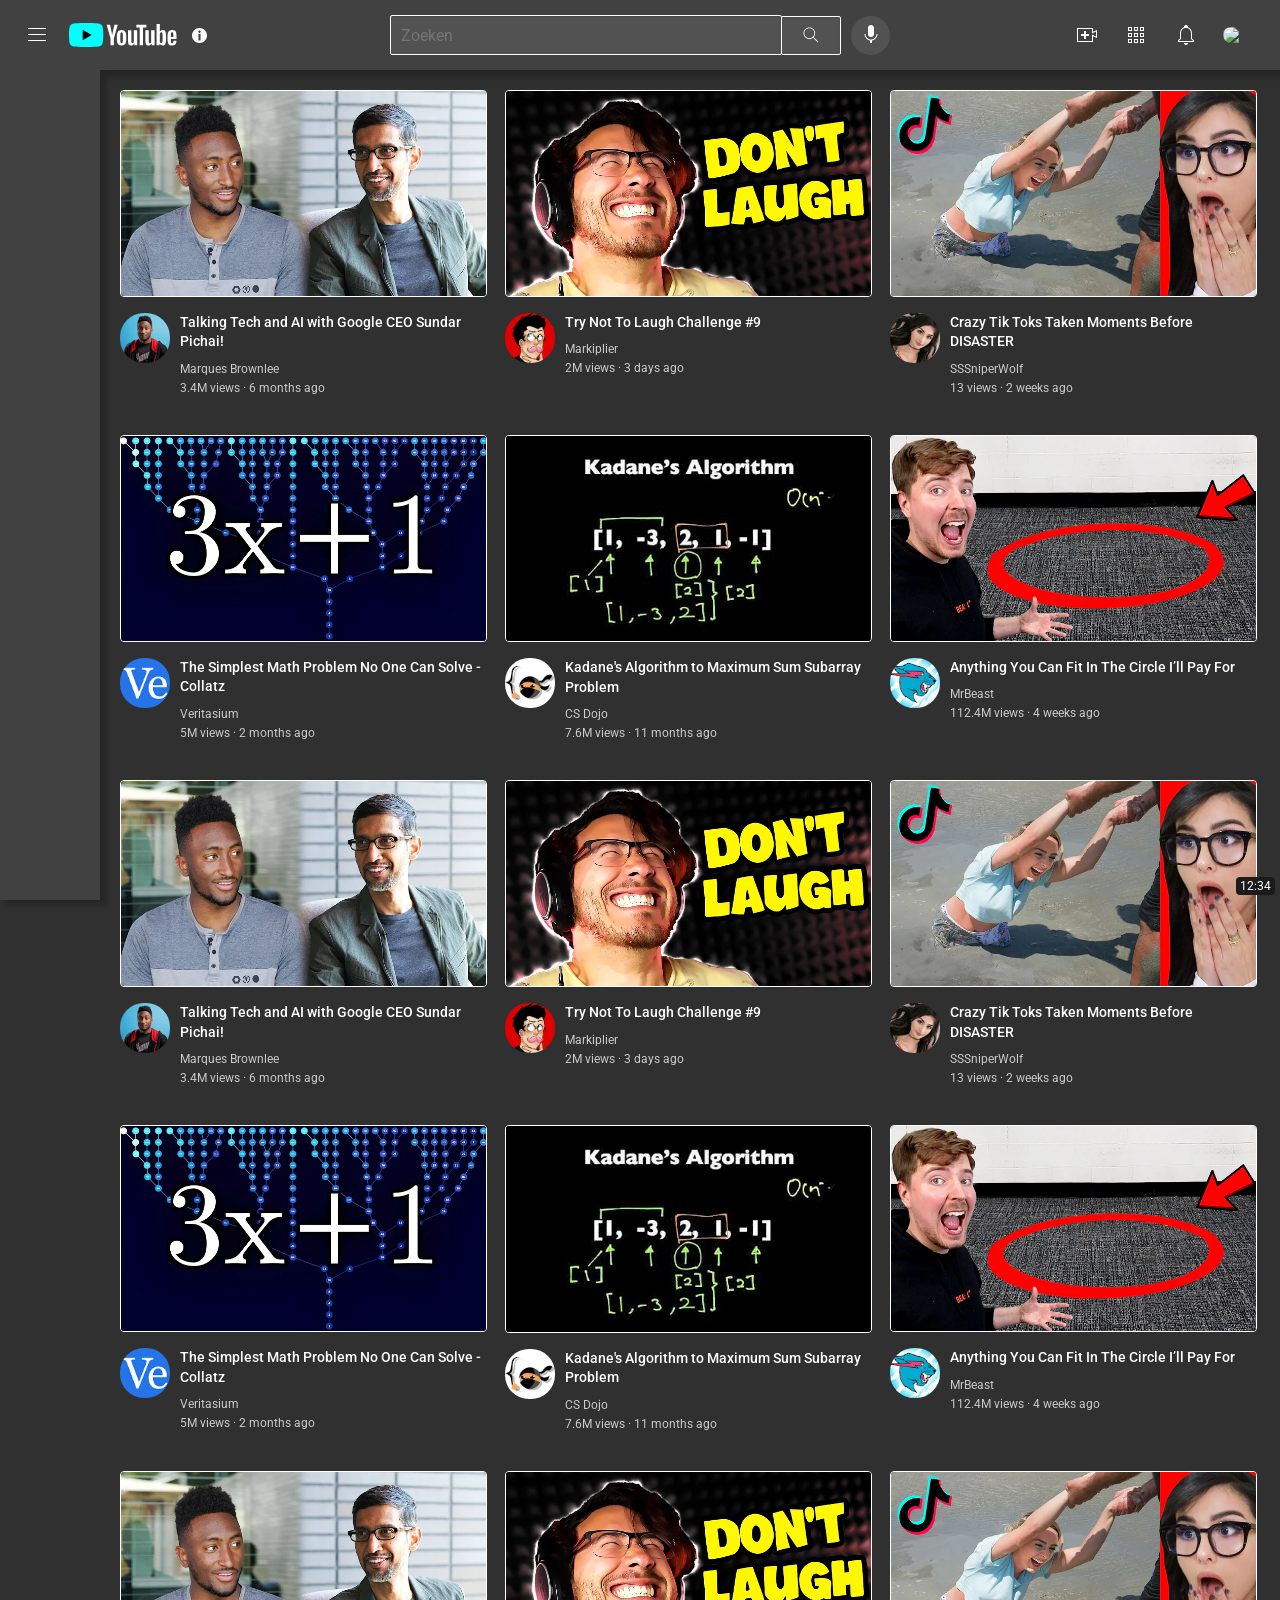
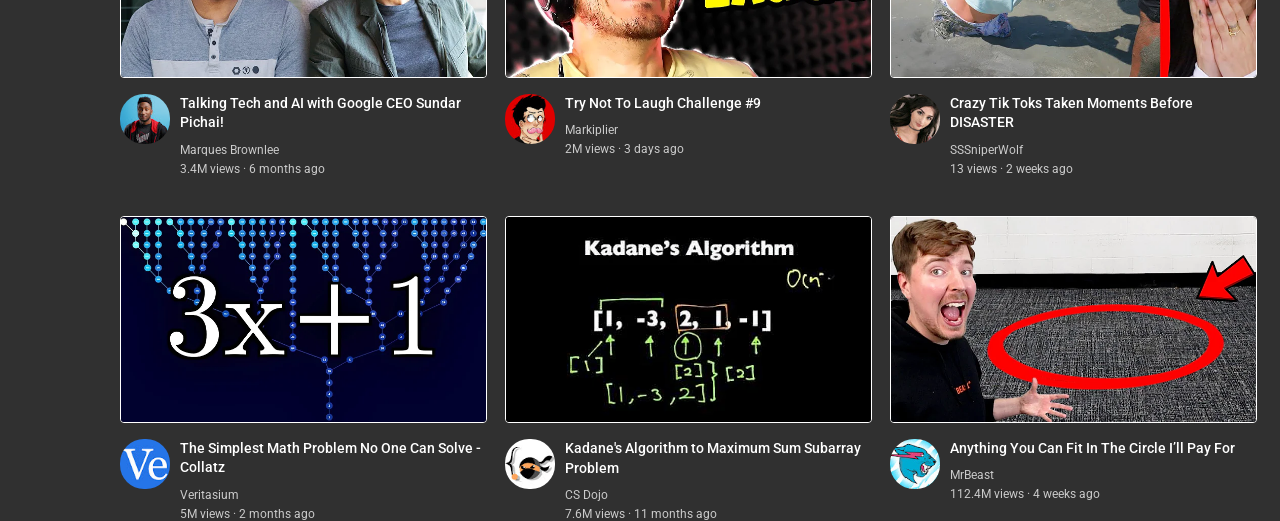
==== youtube.html @ 3f1869e1 "first commit" ====
<!doctype html>
<html>
    <head>
        <title>YouTube Clone</title>
        <link rel="preconnect" href="https://fonts.googleapis.com" />
        <link rel="preconnect" href="https://fonts.gstatic.com" crossorigin />
        <link
            href="https://fonts.googleapis.com/css2?family=Roboto:wght@300;400;500;700&display=swap"
            rel="stylesheet"
        />
        <link rel="stylesheet" href="Styles/youtube_general.css" />
        <link rel="stylesheet" href="Styles/youtube_header.css" />
        <link rel="stylesheet" href="Styles/youtube_video.css" />
        <link rel="stylesheet" href="Styles/youtube_sidebar.css" />
        <link rel="stylesheet" href="Styles/youtube_overlay.css" />
    </head>

    <body class="main_color">
        <div class="overlay-background">
            <div class="overlay">

                <p class="overlay_title">This is a YouTube clone made with HTML and CSS.</p>
                <p class="overlay_text">It is built just to learn and understand HTML and CSS, and a tiny bit of JavaScript. <span style="text-decoration: underline;" onclick="window.open('https://www.wesselwegerif.nl', '_blank')">By Wessel.</span></p>
                <button class="overlay_close_button" onclick="document.querySelector('.overlay-background').style.display='none'">Close</button>
            </div>
        </div>
        <div class="header">
            <div class="header_left_section">
                <img class="hamburger" src="Assets/Icons/hamburger-menu.svg" />
                <img class="logo" src="Assets/Logo/youtube-logo.svg" />
                <img class="info_icon" src="Assets/Icons/info-icon-svgrepo-com.svg" onclick="document.querySelector('.overlay-background').style.display='flex'"/>
            </div>
            <div class="header_middle_section">
                <input type="text" class="search_bar" placeholder="Zoeken" />
                <button class="search_button">
                    <img class="search_icon" src="Assets/Icons/search.svg" />
                </button>
                <button class="voice_search_button">
                    <img class="icon" src="Assets/Icons/voice-search-icon.svg" />
                </button>
            </div>
            <div class="header_right_section">
                <img class="icon" src="Assets/Icons/upload.svg" />
                <img class="icon" src="Assets/Icons/youtube-apps.svg" />
                <img class="icon" src="Assets/Icons/notifications.svg" />
                <img class="profile" src="Assets/Profiles/my-channel.jpeg" />
            </div>
        </div>

        <div class="sidebar"></div>

        <div class="video_grid">
            <div class="video_preview">
                <img class="thumbnail_image" src="Assets/Thumbnails/thumbnail-1.webp" />
                <div class="video_duration">12:34</div>
                <div class="video_about_grid">
                    <div>
                        <img class="video_profile_image" src="Assets/Profiles/channel-1.jpeg" />
                    </div>
                    <div>
                        <p class="video_title">
                            Talking Tech and AI with Google CEO Sundar Pichai!
                        </p>
                        <p class="video_author">Marques Brownlee</p>
                        <p class="video_stats">3.4M views &#183; 6 months ago</p>
                    </div>
                </div>
            </div>
            <div class="video_preview">
                <img class="thumbnail_image" src="Assets/Thumbnails/thumbnail-2.webp" />
                <div class="video_about_grid">
                    <div>
                        <img class="video_profile_image" src="Assets/Profiles/channel-2.jpeg" />
                    </div>
                    <div>
                        <p class="video_title">Try Not To Laugh Challenge #9</p>
                        <p class="video_author">Markiplier</p>
                        <p class="video_stats">2M views &#183; 3 days ago</p>
                    </div>
                </div>
            </div>
            <div class="video_preview">
                <img class="thumbnail_image" src="Assets/Thumbnails/thumbnail-3.webp" />
                <div class="video_about_grid">
                    <div>
                        <img class="video_profile_image" src="Assets/Profiles/channel-3.jpeg" />
                    </div>
                    <div>
                        <p class="video_title">Crazy Tik Toks Taken Moments Before DISASTER</p>
                        <p class="video_author">SSSniperWolf</p>
                        <p class="video_stats">13 views &#183; 2 weeks ago</p>
                    </div>
                </div>
            </div>
            <div class="video_preview">
                <img class="thumbnail_image" src="Assets/Thumbnails/thumbnail-4.webp" />
                <div class="video_about_grid">
                    <div>
                        <img class="video_profile_image" src="Assets/Profiles/channel-4.jpeg" />
                    </div>
                    <div>
                        <p class="video_title">
                            The Simplest Math Problem No One Can Solve - Collatz
                        </p>
                        <p class="video_author">Veritasium</p>
                        <p class="video_stats">5M views &#183; 2 months ago</p>
                    </div>
                </div>
            </div>
            <div class="video_preview">
                <img class="thumbnail_image" src="Assets/Thumbnails/thumbnail-5.webp" />
                <div class="video_about_grid">
                    <div>
                        <img class="video_profile_image" src="Assets/Profiles/channel-5.jpeg" />
                    </div>
                    <div>
                        <p class="video_title">
                            Kadane's Algorithm to Maximum Sum Subarray Problem
                        </p>
                        <p class="video_author">CS Dojo</p>
                        <p class="video_stats">7.6M views &#183; 11 months ago</p>
                    </div>
                </div>
            </div>

            <div class="video_preview">
                <img class="thumbnail_image" src="Assets/Thumbnails/thumbnail-6.webp" />
                <div class="video_about_grid">
                    <div>
                        <img class="video_profile_image" src="Assets/Profiles/channel-6.jpeg" />
                    </div>
                    <div>
                        <p class="video_title">Anything You Can Fit In The Circle I’ll Pay For</p>
                        <p class="video_author">MrBeast</p>
                        <p class="video_stats">112.4M views &#183; 4 weeks ago</p>
                    </div>
                </div>
            </div>

            <div class="video_preview">
                <img class="thumbnail_image" src="Assets/Thumbnails/thumbnail-1.webp" />
                <div class="video_about_grid">
                    <div>
                        <img class="video_profile_image" src="Assets/Profiles/channel-1.jpeg" />
                    </div>
                    <div>
                        <p class="video_title">
                            Talking Tech and AI with Google CEO Sundar Pichai!
                        </p>
                        <p class="video_author">Marques Brownlee</p>
                        <p class="video_stats">3.4M views &#183; 6 months ago</p>
                    </div>
                </div>
            </div>
            <div class="video_preview">
                <img class="thumbnail_image" src="Assets/Thumbnails/thumbnail-2.webp" />
                <div class="video_about_grid">
                    <div>
                        <img class="video_profile_image" src="Assets/Profiles/channel-2.jpeg" />
                    </div>
                    <div>
                        <p class="video_title">Try Not To Laugh Challenge #9</p>
                        <p class="video_author">Markiplier</p>
                        <p class="video_stats">2M views &#183; 3 days ago</p>
                    </div>
                </div>
            </div>
            <div class="video_preview">
                <img class="thumbnail_image" src="Assets/Thumbnails/thumbnail-3.webp" />
                <div class="video_about_grid">
                    <div>
                        <img class="video_profile_image" src="Assets/Profiles/channel-3.jpeg" />
                    </div>
                    <div>
                        <p class="video_title">Crazy Tik Toks Taken Moments Before DISASTER</p>
                        <p class="video_author">SSSniperWolf</p>
                        <p class="video_stats">13 views &#183; 2 weeks ago</p>
                    </div>
                </div>
            </div>
            <div class="video_preview">
                <img class="thumbnail_image" src="Assets/Thumbnails/thumbnail-4.webp" />
                <div class="video_about_grid">
                    <div>
                        <img class="video_profile_image" src="Assets/Profiles/channel-4.jpeg" />
                    </div>
                    <div>
                        <p class="video_title">
                            The Simplest Math Problem No One Can Solve - Collatz
                        </p>
                        <p class="video_author">Veritasium</p>
                        <p class="video_stats">5M views &#183; 2 months ago</p>
                    </div>
                </div>
            </div>
            <div class="video_preview">
                <img class="thumbnail_image" src="Assets/Thumbnails/thumbnail-5.webp" />
                <div class="video_about_grid">
                    <div>
                        <img class="video_profile_image" src="Assets/Profiles/channel-5.jpeg" />
                    </div>
                    <div>
                        <p class="video_title">
                            Kadane's Algorithm to Maximum Sum Subarray Problem
                        </p>
                        <p class="video_author">CS Dojo</p>
                        <p class="video_stats">7.6M views &#183; 11 months ago</p>
                    </div>
                </div>
            </div>

            <div class="video_preview">
                <img class="thumbnail_image" src="Assets/Thumbnails/thumbnail-6.webp" />
                <div class="video_about_grid">
                    <div>
                        <img class="video_profile_image" src="Assets/Profiles/channel-6.jpeg" />
                    </div>
                    <div>
                        <p class="video_title">Anything You Can Fit In The Circle I’ll Pay For</p>
                        <p class="video_author">MrBeast</p>
                        <p class="video_stats">112.4M views &#183; 4 weeks ago</p>
                    </div>
                </div>
            </div>

            <div class="video_preview">
                <img class="thumbnail_image" src="Assets/Thumbnails/thumbnail-1.webp" />
                <div class="video_about_grid">
                    <div>
                        <img class="video_profile_image" src="Assets/Profiles/channel-1.jpeg" />
                    </div>
                    <div>
                        <p class="video_title">
                            Talking Tech and AI with Google CEO Sundar Pichai!
                        </p>
                        <p class="video_author">Marques Brownlee</p>
                        <p class="video_stats">3.4M views &#183; 6 months ago</p>
                    </div>
                </div>
            </div>
            <div class="video_preview">
                <img class="thumbnail_image" src="Assets/Thumbnails/thumbnail-2.webp" />
                <div class="video_about_grid">
                    <div>
                        <img class="video_profile_image" src="Assets/Profiles/channel-2.jpeg" />
                    </div>
                    <div>
                        <p class="video_title">Try Not To Laugh Challenge #9</p>
                        <p class="video_author">Markiplier</p>
                        <p class="video_stats">2M views &#183; 3 days ago</p>
                    </div>
                </div>
            </div>
            <div class="video_preview">
                <img class="thumbnail_image" src="Assets/Thumbnails/thumbnail-3.webp" />
                <div class="video_about_grid">
                    <div>
                        <img class="video_profile_image" src="Assets/Profiles/channel-3.jpeg" />
                    </div>
                    <div>
                        <p class="video_title">Crazy Tik Toks Taken Moments Before DISASTER</p>
                        <p class="video_author">SSSniperWolf</p>
                        <p class="video_stats">13 views &#183; 2 weeks ago</p>
                    </div>
                </div>
            </div>
            <div class="video_preview">
                <img class="thumbnail_image" src="Assets/Thumbnails/thumbnail-4.webp" />
                <div class="video_about_grid">
                    <div>
                        <img class="video_profile_image" src="Assets/Profiles/channel-4.jpeg" />
                    </div>
                    <div>
                        <p class="video_title">
                            The Simplest Math Problem No One Can Solve - Collatz
                        </p>
                        <p class="video_author">Veritasium</p>
                        <p class="video_stats">5M views &#183; 2 months ago</p>
                    </div>
                </div>
            </div>
            <div class="video_preview">
                <img class="thumbnail_image" src="Assets/Thumbnails/thumbnail-5.webp" />
                <div class="video_about_grid">
                    <div>
                        <img class="video_profile_image" src="Assets/Profiles/channel-5.jpeg" />
                    </div>
                    <div>
                        <p class="video_title">
                            Kadane's Algorithm to Maximum Sum Subarray Problem
                        </p>
                        <p class="video_author">CS Dojo</p>
                        <p class="video_stats">7.6M views &#183; 11 months ago</p>
                    </div>
                </div>
            </div>

            <div class="video_preview">
                <img class="thumbnail_image" src="Assets/Thumbnails/thumbnail-6.webp" />
                <div class="video_about_grid">
                    <div>
                        <img class="video_profile_image" src="Assets/Profiles/channel-6.jpeg" />
                    </div>
                    <div>
                        <p class="video_title">Anything You Can Fit In The Circle I’ll Pay For</p>
                        <p class="video_author">MrBeast</p>
                        <p class="video_stats">112.4M views &#183; 4 weeks ago</p>
                    </div>
                </div>
            </div>
        </div>
    </body>
</html>
---- Styles/youtube_general.css ----
.main_color {
  background-color: #303030;
}

p {
  font-family: Roboto;
  font-size: 12px;
  text-align: left;
  margin-top: 0px;
  margin-bottom: 0px;
  color: white;
}

body {
  margin: 0px;
  padding-top: 90px;
  padding-left: 120px;
  padding-right: 25px;
}
---- Styles/youtube_header.css ----
.header {
  height: 60px;
  display: flex;
  flex-direction: row;
  gap: 20px;
  justify-content: space-between;
  align-items: center;
  background-color: #414141;
  padding: 5px;
  box-shadow: 5px 5px 5px rgba(0, 0, 0, 0.2);
  position: fixed;
  top: 0;
  left: 0;
  right: 0;
  border-bottom: rgb(37, 37, 37) solid 2px;
}

.logo {
  width: auto;
  height: 24px;
  filter: invert(100%);
}

.header_left_section {
  width: 200px;
  display: flex;
  align-items: center;
  flex-shrink: 0;
}

.header_middle_section {
  max-width: 500px;
  flex: 1;
  display: flex;
  align-items: center;
}

.search_bar {
  flex: 1;
  height: 36px;
  padding-left: 10px;
  background: #525252;
  border: white solid 1px;
  border-radius: 2px;
  color: white;
  width: 20px;
  vertical-align: middle;
  font-family: 'Roboto', sans-serif;
  font-size: 16px;
  padding-left: 10px;
  box-shadow: inset 0 1px 2px rgba(0, 0, 0, 0.1);
}

.search_bar::placeholder {
  font-family: 'Roboto', sans-serif;
  font-size: 16px;
}

.search_button {
  height: 39px;
  width: 60px;
  background: #525252;
  border: white solid 1px;
  border-radius: 2px;
  margin-left: -1px;
  box-shadow: inset 0 1px 2px rgba(0, 0, 0, 0.1);
}

.voice_search_button {
  background: #525252;
  height: 39px;
  width: 39px;
  border-radius: 50%;
  padding: 5px;
  margin-left: 10px;
  border-style: none;
  vertical-align: middle;
}

.header_right_section {
  width: 180px;
  display: flex;
  align-items: center;
  justify-content: space-between;
  margin-right: 20px;
  flex-shrink: 0;
}

.icon,
.hamburger {
  width: 24px;
  height: auto;
  filter: invert(100%);
}

.hamburger {
  margin-left: 20px;
  margin-right: 20px;
}

.search_icon {
  flex: 1;
  vertical-align: middle;
  width: 20px;
  height: auto;
  filter: invert(100%);
}

.profile {
  width: 32px;
  height: auto;
  border-radius: 16px;
}
---- Styles/youtube_video.css ----
.video_grid {
  display: grid;
  grid-template-columns: 1fr 1fr 1fr;
  column-gap: 20px;
  row-gap: 40px;
}

.thumbnail_image {
  border: white solid 1px;
  border-radius: 4px;
  width: 100%;
  margin-bottom: 12px;
}

.video_preview {
  vertical-align: top;
  display: inline-block;
}

.video_profile_image {
  width: 100%;
  border-radius: 24px;
}

.video_about_grid {
  display: grid;
  grid-template-columns: 50px 1fr;
  column-gap: 10px;
}

.video_title {
  font-size: 14px;
  line-height: 1.4;
  font-weight: 500;
  margin-bottom: 10px;
}

.video_author,
.video_stats {
  font-size: 12px;
  color: #cbcbcb;
}

.video_author {
  margin-bottom: 5px;
}

.video_duration {
  position: absolute;
  bottom: 5px;
  right: 5px;
  background-color: rgb(27, 27, 27);
  color:white;
  font-size: 12px;
  font-family: 'Roboto', sans-serif;
  padding: 2px 4px;
  border-radius: 4px;
}
---- Styles/youtube_sidebar.css ----
.sidebar {
  width: 100px;
  background-color: #f1f1f1;
  position: fixed;
  top: 70px;
  left: 0;
  bottom: 0;
  background-color: #414141;
    box-shadow: 5px 5px 5px rgba(0, 0, 0, 0.2);
  border-right: rgb(37, 37, 37) solid 2px;

}
---- Styles/youtube_overlay.css ----
.overlay-background {
  position: fixed;
  background-color: rgba(0, 0, 0, 0.8);
  top: 0;
  left: 0;
  right: 0;
  bottom: 0;
  display: none;
  flex: 1;
  align-items: center;
  justify-content: center;
  z-index: 1;
}

.overlay {
  vertical-align: top;
  display: inline-block;
  background-color: rgb(61, 61, 61);
  padding: 20px;
  border-radius: 10px;
  border: 1px solid rgb(15, 15, 15);
  box-shadow: 5px 5px 5px rgba(0, 0, 0, 0.2);
}

.overlay_title {
  font-family: Roboto;
  font-size: 18px;
  font-weight: bold;
  color: white;
  margin-bottom: 10px;
}

.overlay_text {
  font-family: Roboto;
  font-size: 14px;
  color: white;
  margin-bottom: 20px;
}

.overlay_close_button {
  padding: 8px 16px;
  background-color: #525252;
  border: white solid 1px;
  border-radius: 8px;
  color: white;
  font-family: 'Roboto', sans-serif;
  font-size: 14px;
  cursor: pointer;
}

.info_icon {
  width: 15px;
  margin-left: 15px;
  margin-right: 15px;
  filter: invert(100%);
  cursor: pointer;
}
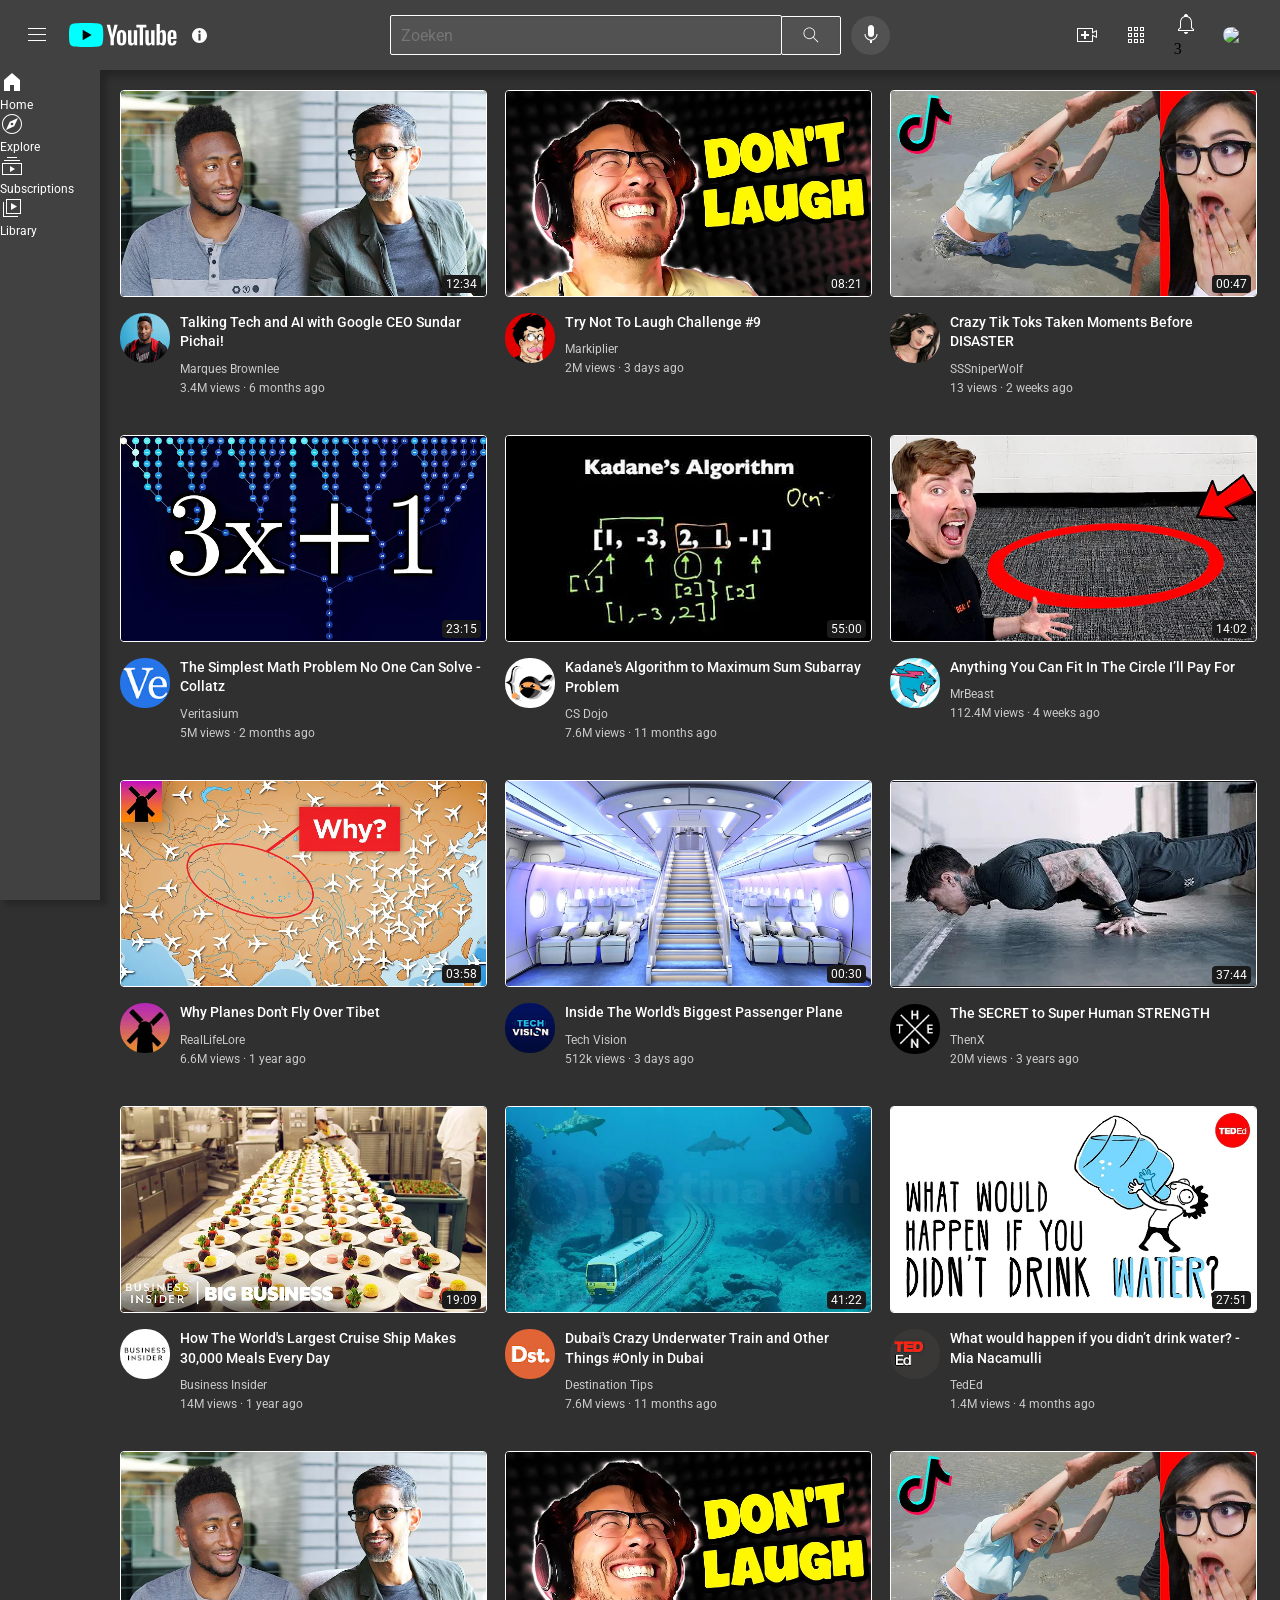
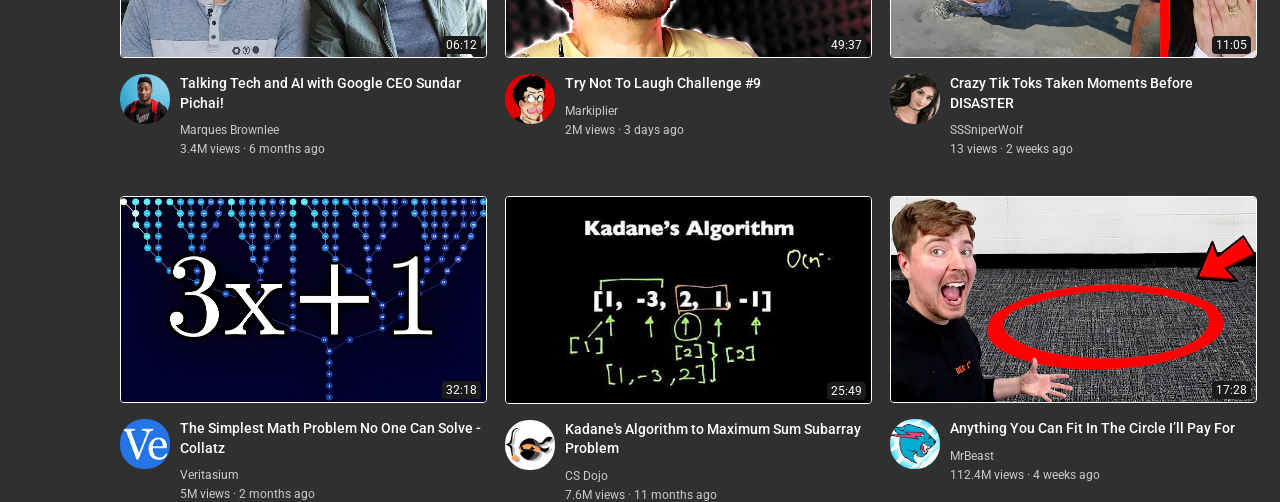
==== commit b59b6754: "video durations and other elements" ====
--- a/youtube.html
+++ b/youtube.html
@@ -18,17 +18,33 @@
     <body class="main_color">
         <div class="overlay-background">
             <div class="overlay">
-
                 <p class="overlay_title">This is a YouTube clone made with HTML and CSS.</p>
-                <p class="overlay_text">It is built just to learn and understand HTML and CSS, and a tiny bit of JavaScript. <span style="text-decoration: underline;" onclick="window.open('https://www.wesselwegerif.nl', '_blank')">By Wessel.</span></p>
-                <button class="overlay_close_button" onclick="document.querySelector('.overlay-background').style.display='none'">Close</button>
+                <p class="overlay_text">
+                    It is built just to learn and understand HTML and CSS, and a tiny bit of
+                    JavaScript.
+                    <span
+                        style="text-decoration: underline"
+                        onclick="window.open('https://www.wesselwegerif.nl', '_blank')"
+                        >By Wessel.</span
+                    >
+                </p>
+                <button
+                    class="overlay_close_button"
+                    onclick="document.querySelector('.overlay-background').style.display = 'none'"
+                >
+                    Close
+                </button>
             </div>
         </div>
         <div class="header">
             <div class="header_left_section">
                 <img class="hamburger" src="Assets/Icons/hamburger-menu.svg" />
                 <img class="logo" src="Assets/Logo/youtube-logo.svg" />
-                <img class="info_icon" src="Assets/Icons/info-icon-svgrepo-com.svg" onclick="document.querySelector('.overlay-background').style.display='flex'"/>
+                <img
+                    class="info_icon"
+                    src="Assets/Icons/info-icon-svgrepo-com.svg"
+                    onclick="document.querySelector('.overlay-background').style.display = 'flex'"
+                />
             </div>
             <div class="header_middle_section">
                 <input type="text" class="search_bar" placeholder="Zoeken" />
@@ -42,17 +58,38 @@
             <div class="header_right_section">
                 <img class="icon" src="Assets/Icons/upload.svg" />
                 <img class="icon" src="Assets/Icons/youtube-apps.svg" />
-                <img class="icon" src="Assets/Icons/notifications.svg" />
+                <div class="notifications">
+                    <img class="icon" src="Assets/Icons/notifications.svg" />
+                    <div class="notification_count">3</div>
+                </div>
                 <img class="profile" src="Assets/Profiles/my-channel.jpeg" />
             </div>
         </div>
-
-        <div class="sidebar"></div>
+        <div class="sidebar">
+            <div class="sidebar_item active">
+                <img class="icon" src="Assets/Icons/home.svg" />
+                <p>Home</p>
+            </div>
+            <div class="sidebar_item">
+                <img class="icon" src="Assets/Icons/explore.svg" />
+                <p>Explore</p>
+            </div>
+            <div class="sidebar_item">
+                <img class="icon" src="Assets/Icons/subscriptions.svg" />
+                <p>Subscriptions</p>
+            </div>
+            <div class="sidebar_item">
+                <img class="icon" src="Assets/Icons/library.svg" />
+                <p>Library</p>
+            </div>
+        </div>
 
         <div class="video_grid">
             <div class="video_preview">
-                <img class="thumbnail_image" src="Assets/Thumbnails/thumbnail-1.webp" />
-                <div class="video_duration">12:34</div>
+                <div class="thumbnail_row">
+                    <img class="thumbnail_image" src="Assets/Thumbnails/thumbnail-1.webp" />
+                    <div class="video_duration">12:34</div>
+                </div>
                 <div class="video_about_grid">
                     <div>
                         <img class="video_profile_image" src="Assets/Profiles/channel-1.jpeg" />
@@ -67,7 +104,10 @@
                 </div>
             </div>
             <div class="video_preview">
-                <img class="thumbnail_image" src="Assets/Thumbnails/thumbnail-2.webp" />
+                <div class="thumbnail_row">
+                    <img class="thumbnail_image" src="Assets/Thumbnails/thumbnail-2.webp" />
+                    <div class="video_duration">08:21</div>
+                </div>
                 <div class="video_about_grid">
                     <div>
                         <img class="video_profile_image" src="Assets/Profiles/channel-2.jpeg" />
@@ -80,7 +120,10 @@
                 </div>
             </div>
             <div class="video_preview">
-                <img class="thumbnail_image" src="Assets/Thumbnails/thumbnail-3.webp" />
+                <div class="thumbnail_row">
+                    <img class="thumbnail_image" src="Assets/Thumbnails/thumbnail-3.webp" />
+                    <div class="video_duration">00:47</div>
+                </div>
                 <div class="video_about_grid">
                     <div>
                         <img class="video_profile_image" src="Assets/Profiles/channel-3.jpeg" />
@@ -93,7 +136,10 @@
                 </div>
             </div>
             <div class="video_preview">
-                <img class="thumbnail_image" src="Assets/Thumbnails/thumbnail-4.webp" />
+                <div class="thumbnail_row">
+                    <img class="thumbnail_image" src="Assets/Thumbnails/thumbnail-4.webp" />
+                    <div class="video_duration">23:15</div>
+                </div>
                 <div class="video_about_grid">
                     <div>
                         <img class="video_profile_image" src="Assets/Profiles/channel-4.jpeg" />
@@ -108,7 +154,10 @@
                 </div>
             </div>
             <div class="video_preview">
-                <img class="thumbnail_image" src="Assets/Thumbnails/thumbnail-5.webp" />
+                <div class="thumbnail_row">
+                    <img class="thumbnail_image" src="Assets/Thumbnails/thumbnail-5.webp" />
+                    <div class="video_duration">55:00</div>
+                </div>
                 <div class="video_about_grid">
                     <div>
                         <img class="video_profile_image" src="Assets/Profiles/channel-5.jpeg" />
@@ -124,7 +173,10 @@
             </div>
 
             <div class="video_preview">
-                <img class="thumbnail_image" src="Assets/Thumbnails/thumbnail-6.webp" />
+                <div class="thumbnail_row">
+                    <img class="thumbnail_image" src="Assets/Thumbnails/thumbnail-6.webp" />
+                    <div class="video_duration">14:02</div>
+                </div>
                 <div class="video_about_grid">
                     <div>
                         <img class="video_profile_image" src="Assets/Profiles/channel-6.jpeg" />
@@ -138,7 +190,114 @@
             </div>
 
             <div class="video_preview">
-                <img class="thumbnail_image" src="Assets/Thumbnails/thumbnail-1.webp" />
+                <div class="thumbnail_row">
+                    <img class="thumbnail_image" src="Assets/Thumbnails/thumbnail-7.webp" />
+                    <div class="video_duration">03:58</div>
+                </div>
+                <div class="video_about_grid">
+                    <div>
+                        <img class="video_profile_image" src="Assets/Profiles/channel-7.jpeg" />
+                    </div>
+                    <div>
+                        <p class="video_title">Why Planes Don't Fly Over Tibet</p>
+                        <p class="video_author">RealLifeLore</p>
+                        <p class="video_stats">6.6M views &#183; 1 year ago</p>
+                    </div>
+                </div>
+            </div>
+            <div class="video_preview">
+                <div class="thumbnail_row">
+                    <img class="thumbnail_image" src="Assets/Thumbnails/thumbnail-8.webp" />
+                    <div class="video_duration">00:30</div>
+                </div>
+                <div class="video_about_grid">
+                    <div>
+                        <img class="video_profile_image" src="Assets/Profiles/channel-8.jpeg" />
+                    </div>
+                    <div>
+                        <p class="video_title">Inside The World's Biggest Passenger Plane</p>
+                        <p class="video_author">Tech Vision</p>
+                        <p class="video_stats">512k views &#183; 3 days ago</p>
+                    </div>
+                </div>
+            </div>
+            <div class="video_preview">
+                <div class="thumbnail_row">
+                    <img class="thumbnail_image" src="Assets/Thumbnails/thumbnail-9.webp" />
+                    <div class="video_duration">37:44</div>
+                </div>
+                <div class="video_about_grid">
+                    <div>
+                        <img class="video_profile_image" src="Assets/Profiles/channel-9.jpeg" />
+                    </div>
+                    <div>
+                        <p class="video_title">The SECRET to Super Human STRENGTH</p>
+                        <p class="video_author">ThenX</p>
+                        <p class="video_stats">20M views &#183; 3 years ago</p>
+                    </div>
+                </div>
+            </div>
+            <div class="video_preview">
+                <div class="thumbnail_row">
+                    <img class="thumbnail_image" src="Assets/Thumbnails/thumbnail-10.webp" />
+                    <div class="video_duration">19:09</div>
+                </div>
+                <div class="video_about_grid">
+                    <div>
+                        <img class="video_profile_image" src="Assets/Profiles/channel-10.jpeg" />
+                    </div>
+                    <div>
+                        <p class="video_title">
+                            How The World's Largest Cruise Ship Makes 30,000 Meals Every Day
+                        </p>
+                        <p class="video_author">Business Insider</p>
+                        <p class="video_stats">14M views &#183; 1 year ago</p>
+                    </div>
+                </div>
+            </div>
+            <div class="video_preview">
+                <div class="thumbnail_row">
+                    <img class="thumbnail_image" src="Assets/Thumbnails/thumbnail-11.webp" />
+                    <div class="video_duration">41:22</div>
+                </div>
+                <div class="video_about_grid">
+                    <div>
+                        <img class="video_profile_image" src="Assets/Profiles/channel-11.jpeg" />
+                    </div>
+                    <div>
+                        <p class="video_title">
+                            Dubai's Crazy Underwater Train and Other Things #Only in Dubai
+                        </p>
+                        <p class="video_author">Destination Tips</p>
+                        <p class="video_stats">7.6M views &#183; 11 months ago</p>
+                    </div>
+                </div>
+            </div>
+
+            <div class="video_preview">
+                <div class="thumbnail_row">
+                    <img class="thumbnail_image" src="Assets/Thumbnails/thumbnail-12.webp" />
+                    <div class="video_duration">27:51</div>
+                </div>
+                <div class="video_about_grid">
+                    <div>
+                        <img class="video_profile_image" src="Assets/Profiles/channel-12.jpeg" />
+                    </div>
+                    <div>
+                        <p class="video_title">
+                            What would happen if you didn’t drink water? - Mia Nacamulli
+                        </p>
+                        <p class="video_author">TedEd</p>
+                        <p class="video_stats">1.4M views &#183; 4 months ago</p>
+                    </div>
+                </div>
+            </div>
+
+            <div class="video_preview">
+                <div class="thumbnail_row">
+                    <img class="thumbnail_image" src="Assets/Thumbnails/thumbnail-1.webp" />
+                    <div class="video_duration">06:12</div>
+                </div>
                 <div class="video_about_grid">
                     <div>
                         <img class="video_profile_image" src="Assets/Profiles/channel-1.jpeg" />
@@ -153,7 +312,10 @@
                 </div>
             </div>
             <div class="video_preview">
-                <img class="thumbnail_image" src="Assets/Thumbnails/thumbnail-2.webp" />
+                <div class="thumbnail_row">
+                    <img class="thumbnail_image" src="Assets/Thumbnails/thumbnail-2.webp" />
+                    <div class="video_duration">49:37</div>
+                </div>
                 <div class="video_about_grid">
                     <div>
                         <img class="video_profile_image" src="Assets/Profiles/channel-2.jpeg" />
@@ -166,7 +328,10 @@
                 </div>
             </div>
             <div class="video_preview">
-                <img class="thumbnail_image" src="Assets/Thumbnails/thumbnail-3.webp" />
+                <div class="thumbnail_row">
+                    <img class="thumbnail_image" src="Assets/Thumbnails/thumbnail-3.webp" />
+                    <div class="video_duration">11:05</div>
+                </div>
                 <div class="video_about_grid">
                     <div>
                         <img class="video_profile_image" src="Assets/Profiles/channel-3.jpeg" />
@@ -179,7 +344,10 @@
                 </div>
             </div>
             <div class="video_preview">
-                <img class="thumbnail_image" src="Assets/Thumbnails/thumbnail-4.webp" />
+                <div class="thumbnail_row">
+                    <img class="thumbnail_image" src="Assets/Thumbnails/thumbnail-4.webp" />
+                    <div class="video_duration">32:18</div>
+                </div>
                 <div class="video_about_grid">
                     <div>
                         <img class="video_profile_image" src="Assets/Profiles/channel-4.jpeg" />
@@ -194,7 +362,10 @@
                 </div>
             </div>
             <div class="video_preview">
-                <img class="thumbnail_image" src="Assets/Thumbnails/thumbnail-5.webp" />
+                <div class="thumbnail_row">
+                    <img class="thumbnail_image" src="Assets/Thumbnails/thumbnail-5.webp" />
+                    <div class="video_duration">25:49</div>
+                </div>
                 <div class="video_about_grid">
                     <div>
                         <img class="video_profile_image" src="Assets/Profiles/channel-5.jpeg" />
@@ -210,7 +381,10 @@
             </div>
 
             <div class="video_preview">
-                <img class="thumbnail_image" src="Assets/Thumbnails/thumbnail-6.webp" />
+                <div class="thumbnail_row">
+                    <img class="thumbnail_image" src="Assets/Thumbnails/thumbnail-6.webp" />
+                    <div class="video_duration">17:28</div>
+                </div>
                 <div class="video_about_grid">
                     <div>
                         <img class="video_profile_image" src="Assets/Profiles/channel-6.jpeg" />
@@ -222,92 +396,6 @@
                     </div>
                 </div>
             </div>
-
-            <div class="video_preview">
-                <img class="thumbnail_image" src="Assets/Thumbnails/thumbnail-1.webp" />
-                <div class="video_about_grid">
-                    <div>
-                        <img class="video_profile_image" src="Assets/Profiles/channel-1.jpeg" />
-                    </div>
-                    <div>
-                        <p class="video_title">
-                            Talking Tech and AI with Google CEO Sundar Pichai!
-                        </p>
-                        <p class="video_author">Marques Brownlee</p>
-                        <p class="video_stats">3.4M views &#183; 6 months ago</p>
-                    </div>
-                </div>
-            </div>
-            <div class="video_preview">
-                <img class="thumbnail_image" src="Assets/Thumbnails/thumbnail-2.webp" />
-                <div class="video_about_grid">
-                    <div>
-                        <img class="video_profile_image" src="Assets/Profiles/channel-2.jpeg" />
-                    </div>
-                    <div>
-                        <p class="video_title">Try Not To Laugh Challenge #9</p>
-                        <p class="video_author">Markiplier</p>
-                        <p class="video_stats">2M views &#183; 3 days ago</p>
-                    </div>
-                </div>
-            </div>
-            <div class="video_preview">
-                <img class="thumbnail_image" src="Assets/Thumbnails/thumbnail-3.webp" />
-                <div class="video_about_grid">
-                    <div>
-                        <img class="video_profile_image" src="Assets/Profiles/channel-3.jpeg" />
-                    </div>
-                    <div>
-                        <p class="video_title">Crazy Tik Toks Taken Moments Before DISASTER</p>
-                        <p class="video_author">SSSniperWolf</p>
-                        <p class="video_stats">13 views &#183; 2 weeks ago</p>
-                    </div>
-                </div>
-            </div>
-            <div class="video_preview">
-                <img class="thumbnail_image" src="Assets/Thumbnails/thumbnail-4.webp" />
-                <div class="video_about_grid">
-                    <div>
-                        <img class="video_profile_image" src="Assets/Profiles/channel-4.jpeg" />
-                    </div>
-                    <div>
-                        <p class="video_title">
-                            The Simplest Math Problem No One Can Solve - Collatz
-                        </p>
-                        <p class="video_author">Veritasium</p>
-                        <p class="video_stats">5M views &#183; 2 months ago</p>
-                    </div>
-                </div>
-            </div>
-            <div class="video_preview">
-                <img class="thumbnail_image" src="Assets/Thumbnails/thumbnail-5.webp" />
-                <div class="video_about_grid">
-                    <div>
-                        <img class="video_profile_image" src="Assets/Profiles/channel-5.jpeg" />
-                    </div>
-                    <div>
-                        <p class="video_title">
-                            Kadane's Algorithm to Maximum Sum Subarray Problem
-                        </p>
-                        <p class="video_author">CS Dojo</p>
-                        <p class="video_stats">7.6M views &#183; 11 months ago</p>
-                    </div>
-                </div>
-            </div>
-
-            <div class="video_preview">
-                <img class="thumbnail_image" src="Assets/Thumbnails/thumbnail-6.webp" />
-                <div class="video_about_grid">
-                    <div>
-                        <img class="video_profile_image" src="Assets/Profiles/channel-6.jpeg" />
-                    </div>
-                    <div>
-                        <p class="video_title">Anything You Can Fit In The Circle I’ll Pay For</p>
-                        <p class="video_author">MrBeast</p>
-                        <p class="video_stats">112.4M views &#183; 4 weeks ago</p>
-                    </div>
-                </div>
-            </div>
         </div>
     </body>
 </html>
--- a/Styles/youtube_video.css
+++ b/Styles/youtube_video.css
@@ -9,7 +9,11 @@
   border: white solid 1px;
   border-radius: 4px;
   width: 100%;
+}
+
+.thumbnail_row {
   margin-bottom: 12px;
+  position: relative;
 }
 
 .video_preview {
@@ -47,8 +51,8 @@
 
 .video_duration {
   position: absolute;
-  bottom: 5px;
-  right: 5px;
+  bottom: 8px;
+  right: 4px;
   background-color: rgb(27, 27, 27);
   color:white;
   font-size: 12px;
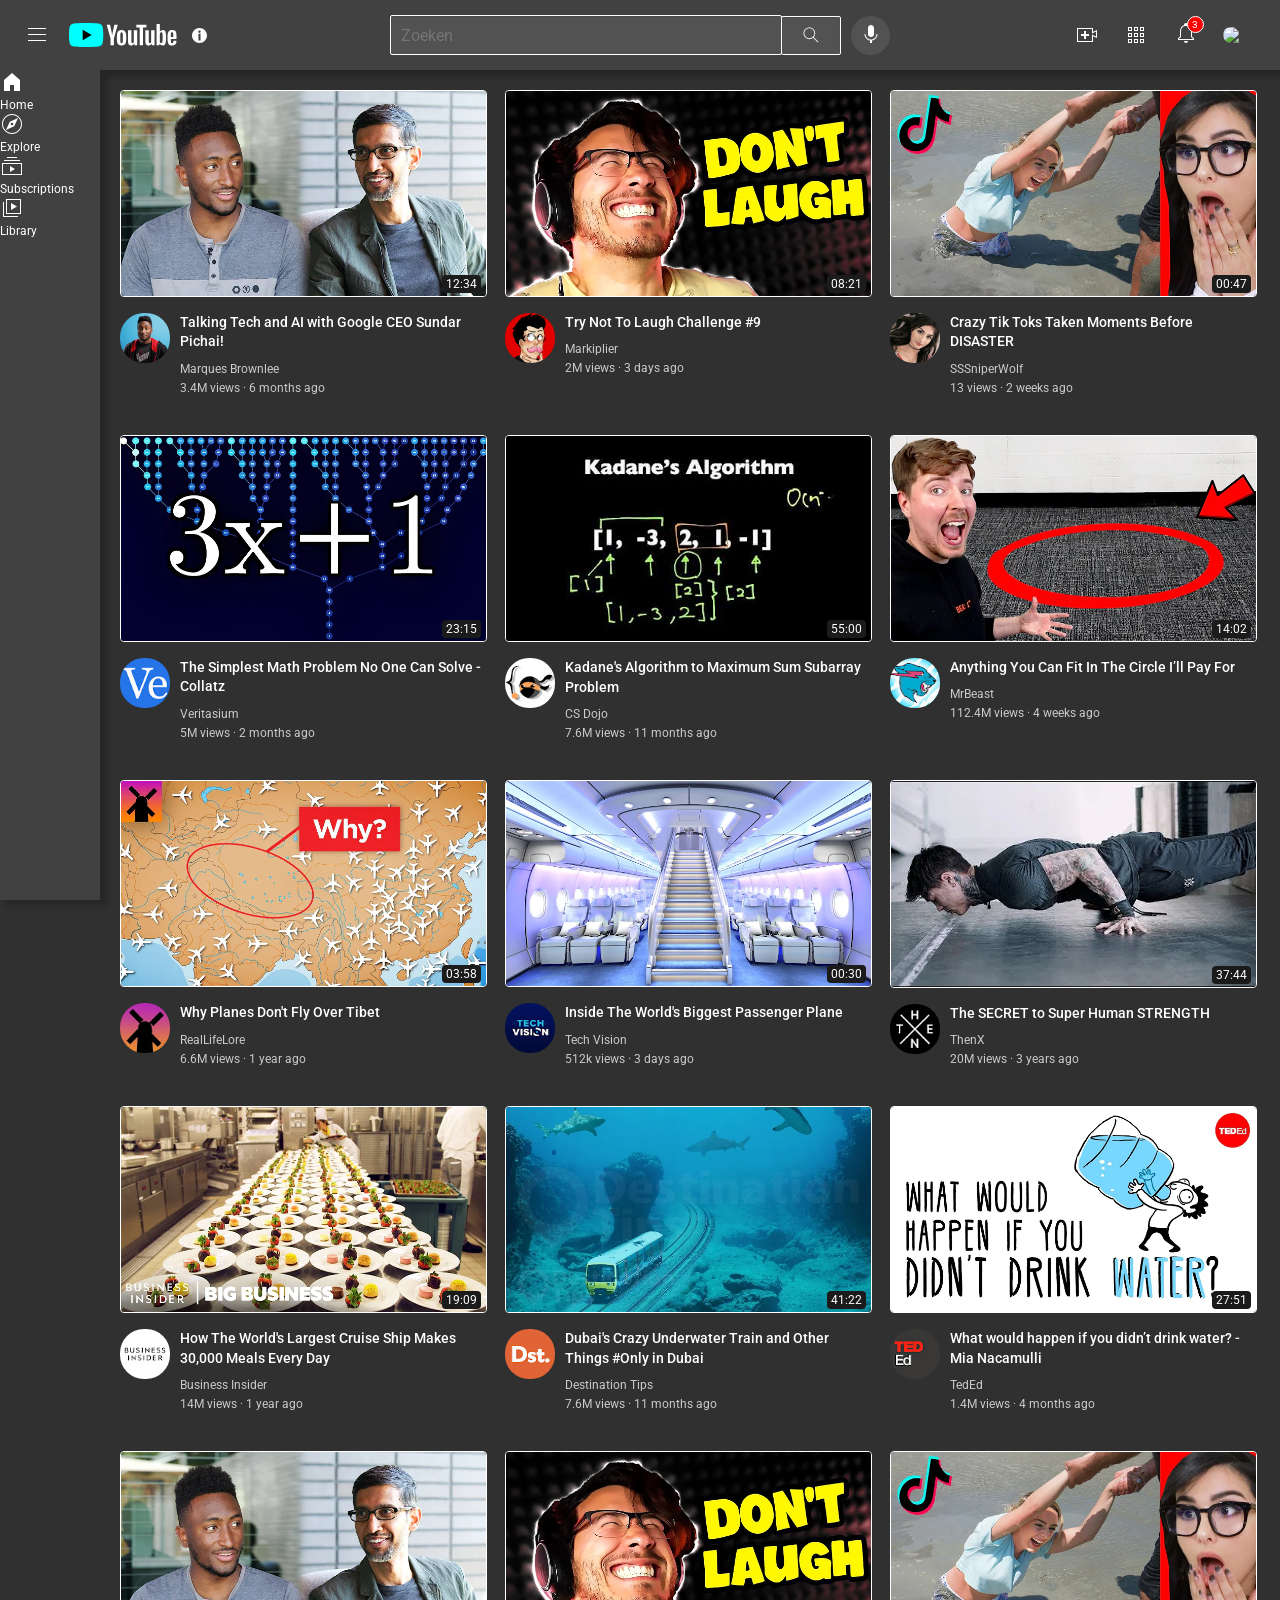
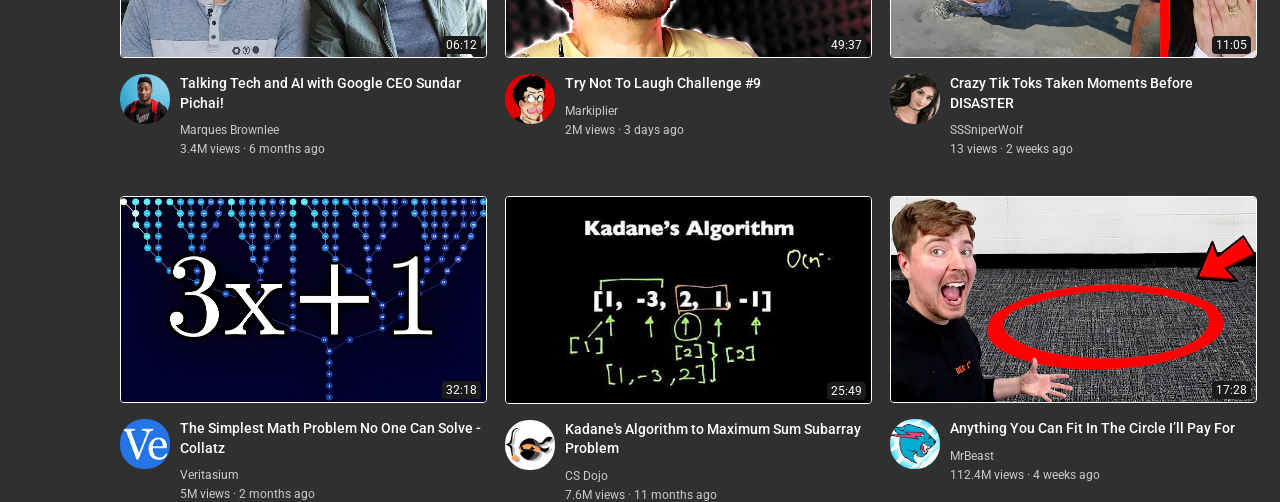
==== commit 8e1e69d1: "notification icon" ====
--- a/youtube.html
+++ b/youtube.html
@@ -60,7 +60,9 @@
                 <img class="icon" src="Assets/Icons/youtube-apps.svg" />
                 <div class="notifications">
                     <img class="icon" src="Assets/Icons/notifications.svg" />
-                    <div class="notification_count">3</div>
+                    <div class="notifications_count">
+                        3
+                    </div>
                 </div>
                 <img class="profile" src="Assets/Profiles/my-channel.jpeg" />
             </div>
--- a/Styles/youtube_header.css
+++ b/Styles/youtube_header.css
@@ -13,6 +13,7 @@
   left: 0;
   right: 0;
   border-bottom: rgb(37, 37, 37) solid 2px;
+  z-index: 100;
 }
 
 .logo {
@@ -111,3 +112,24 @@
   height: auto;
   border-radius: 16px;
 }
+
+.notifications {
+  position: relative;
+}
+
+.notifications_count{
+  position:absolute;
+  top: -5px;
+  right: -6px;
+  background-color: red;
+  color: white;
+  width: 15px;
+  height: 15px;
+  border-radius: 50%;
+  font-family: 'Roboto', sans-serif;
+  font-size: 10px;
+  display: flex;
+  align-items: center;
+  justify-content: center;
+  border: 1px solid white;
+}
--- a/Styles/youtube_sidebar.css
+++ b/Styles/youtube_sidebar.css
@@ -8,5 +8,5 @@
   background-color: #414141;
     box-shadow: 5px 5px 5px rgba(0, 0, 0, 0.2);
   border-right: rgb(37, 37, 37) solid 2px;
-
+  z-index: 101;
 }
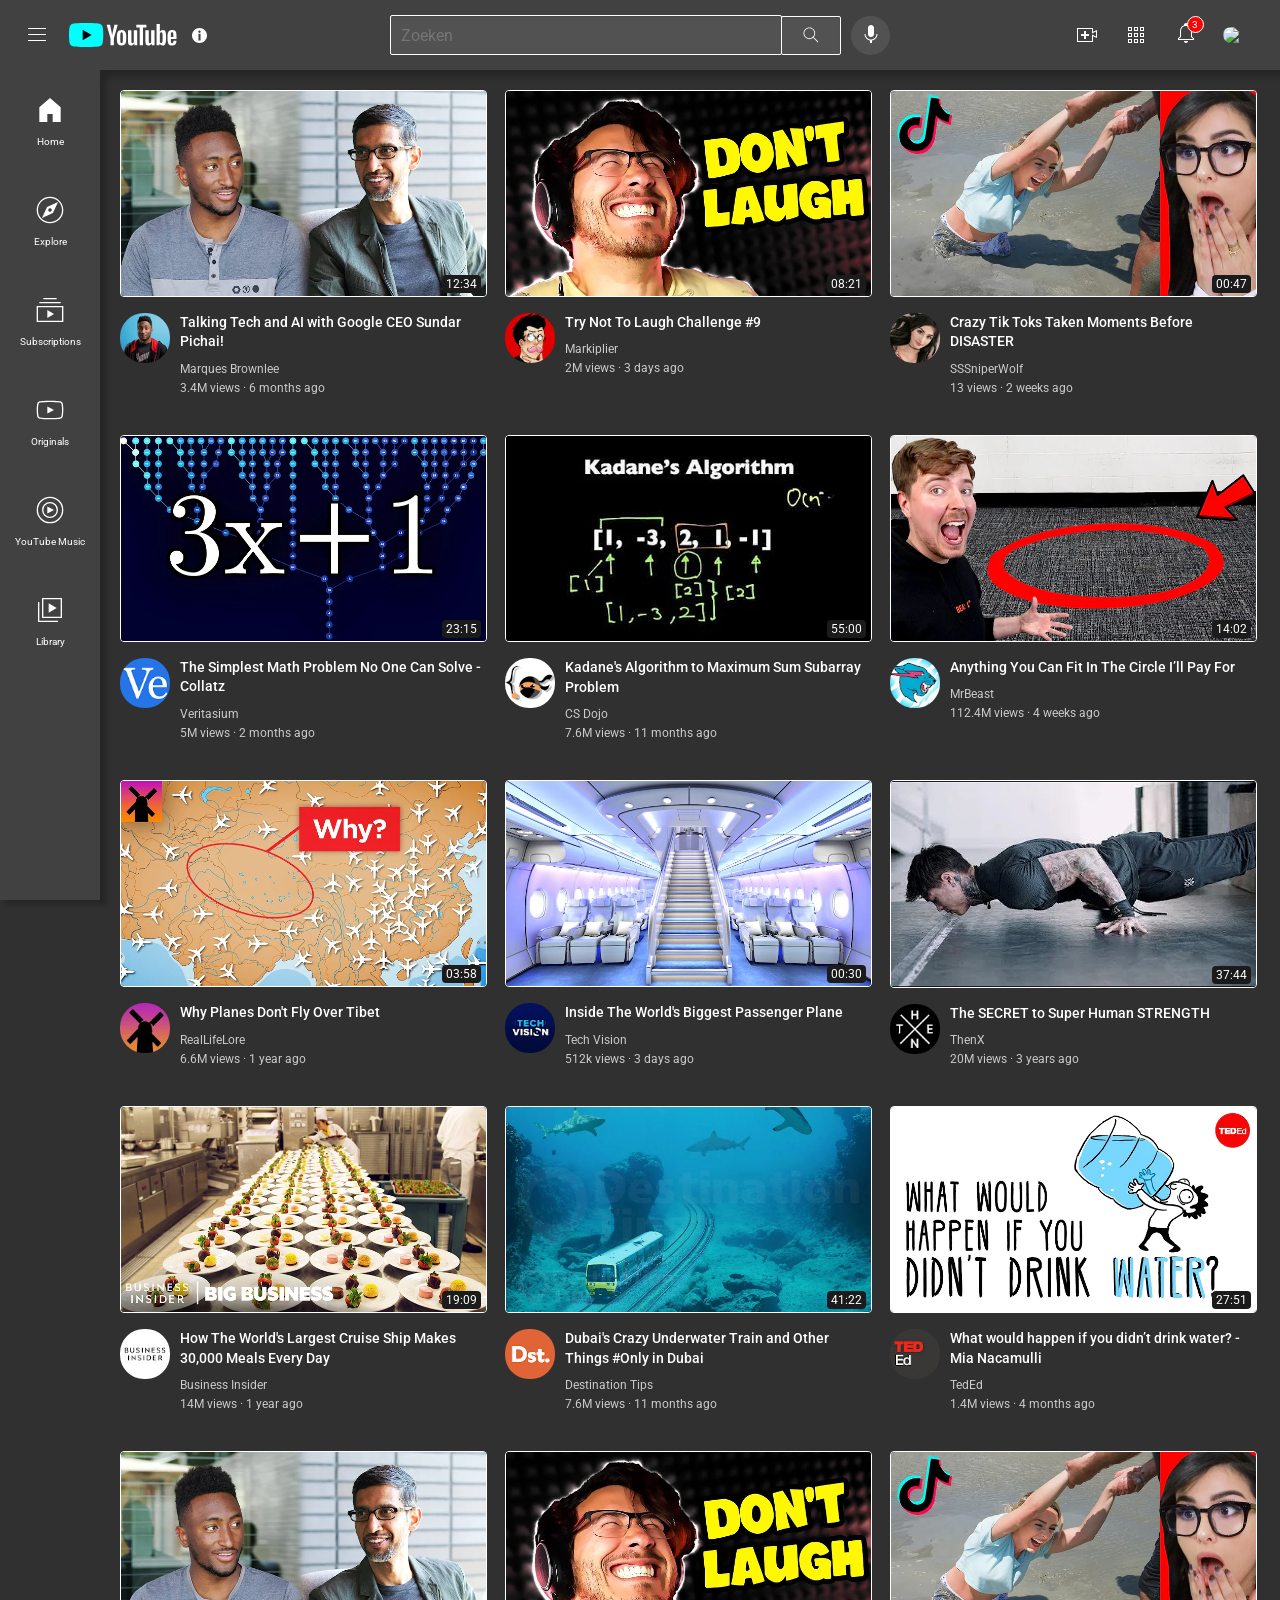
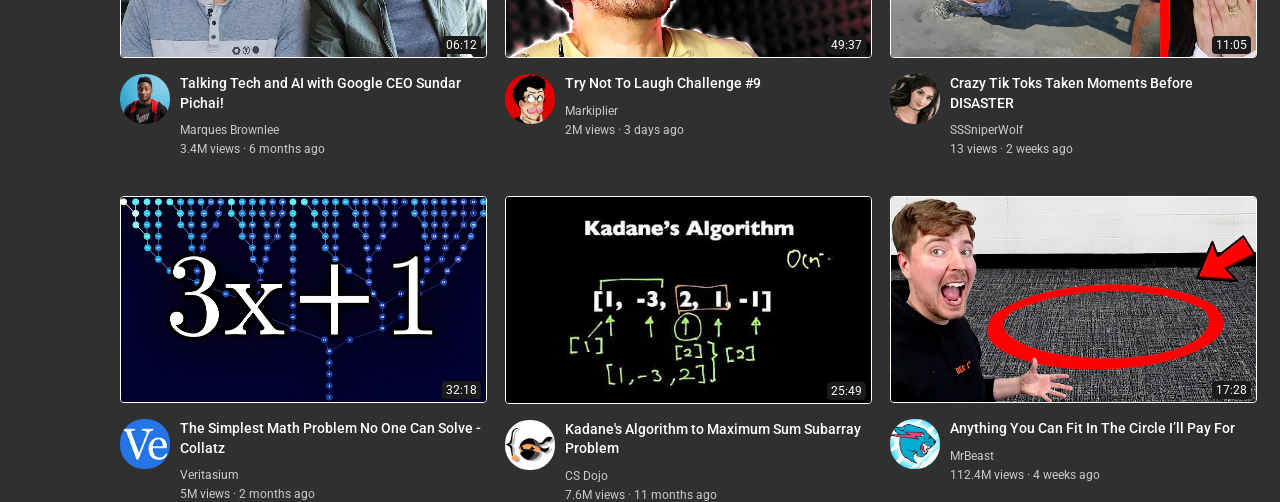
==== commit 6ec5d29b: "sidebar fixes" ====
--- a/youtube.html
+++ b/youtube.html
@@ -60,29 +60,35 @@
                 <img class="icon" src="Assets/Icons/youtube-apps.svg" />
                 <div class="notifications">
                     <img class="icon" src="Assets/Icons/notifications.svg" />
-                    <div class="notifications_count">
-                        3
-                    </div>
+                    <div class="notifications_count">3</div>
                 </div>
                 <img class="profile" src="Assets/Profiles/my-channel.jpeg" />
             </div>
         </div>
         <div class="sidebar">
-            <div class="sidebar_item active">
-                <img class="icon" src="Assets/Icons/home.svg" />
-                <p>Home</p>
-            </div>
-            <div class="sidebar_item">
-                <img class="icon" src="Assets/Icons/explore.svg" />
-                <p>Explore</p>
-            </div>
-            <div class="sidebar_item">
-                <img class="icon" src="Assets/Icons/subscriptions.svg" />
-                <p>Subscriptions</p>
-            </div>
-            <div class="sidebar_item">
-                <img class="icon" src="Assets/Icons/library.svg" />
-                <p>Library</p>
+            <div class="sidebar_item">
+                <img src="Assets/Icons/home.svg" />
+                <div>Home</div>
+            </div>
+            <div class="sidebar_item">
+                <img src="Assets/Icons/explore.svg" />
+                <div>Explore</div>
+            </div>
+            <div class="sidebar_item">
+                <img src="Assets/Icons/subscriptions.svg" />
+                <div>Subscriptions</div>
+            </div>
+            <div class="sidebar_item">
+                <img src="Assets/Icons/originals.svg" />
+                <div>Originals</div>
+            </div>
+            <div class="sidebar_item">
+                <img src="Assets/Icons/youtube-music.svg" />
+                <div>YouTube Music</div>
+            </div>
+            <div class="sidebar_item">
+                <img src="Assets/Icons/library.svg" />
+                <div>Library</div>
             </div>
         </div>
 
--- a/Styles/youtube_sidebar.css
+++ b/Styles/youtube_sidebar.css
@@ -6,7 +6,35 @@
   left: 0;
   bottom: 0;
   background-color: #414141;
-    box-shadow: 5px 5px 5px rgba(0, 0, 0, 0.2);
+  box-shadow: 5px 5px 5px rgba(0, 0, 0, 0.2);
   border-right: rgb(37, 37, 37) solid 2px;
   z-index: 101;
 }
+
+.sidebar_item {
+  display: flex;
+  justify-content: center;
+  align-items: center;
+  padding: 10px 0;
+  color: white;
+  font-family: 'Roboto', sans-serif;
+  font-size: 14px;
+  height: 80px;
+  flex-direction: column;
+}
+
+.sidebar_item:hover {
+  background-color: #525252;
+  cursor: pointer;
+}
+
+.sidebar_item img {
+  width: 32px;
+  height: 32px;
+  margin-bottom: 10px;
+  filter: invert(100%);
+}
+
+.sidebar_item div {
+font-size: 10px;
+}
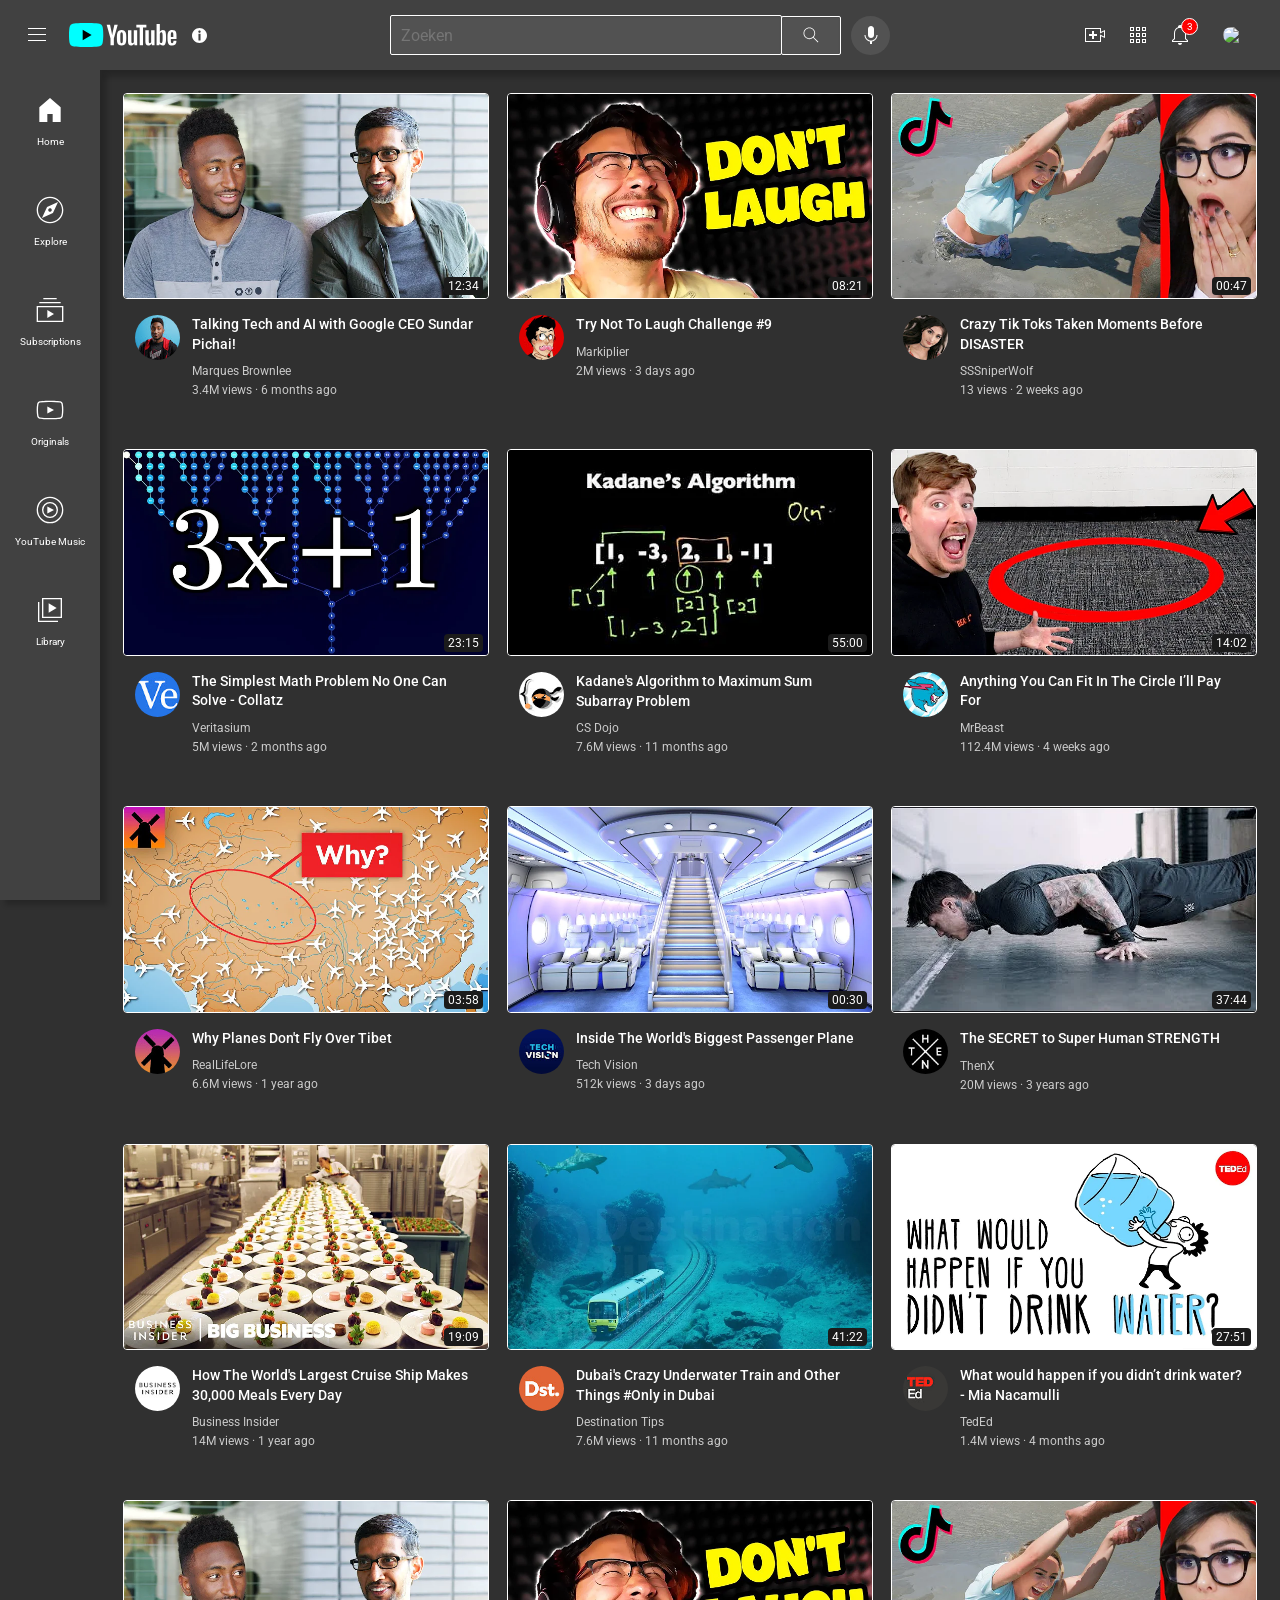
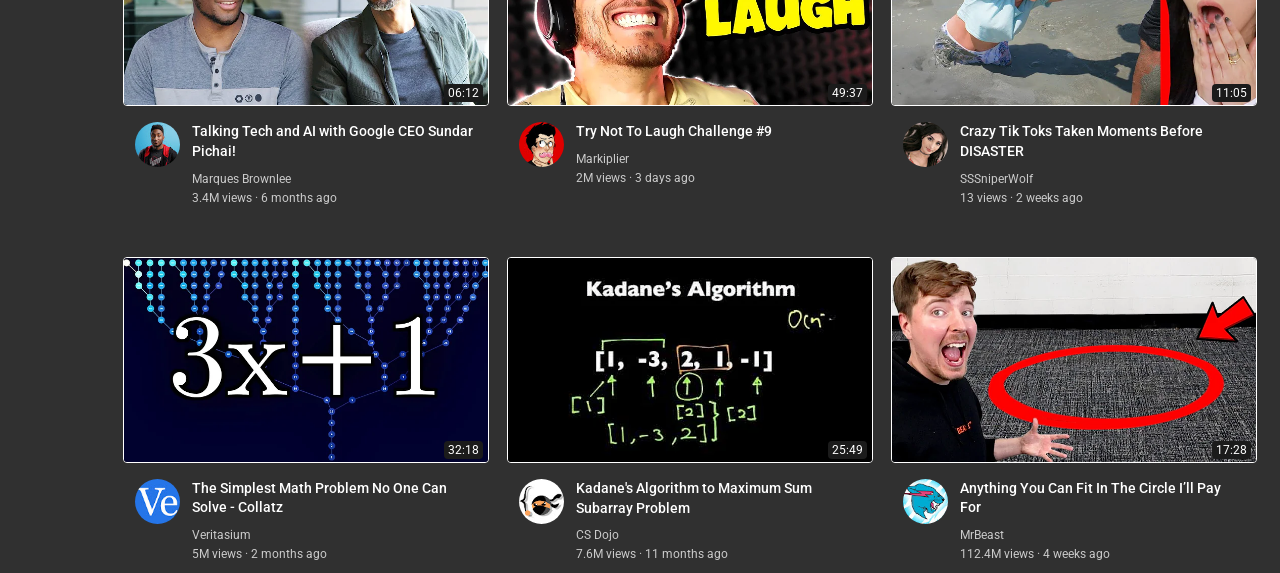
==== commit e82d9baf: "tooltips and other little fixes" ====
--- a/youtube.html
+++ b/youtube.html
@@ -15,7 +15,7 @@
         <link rel="stylesheet" href="Styles/youtube_overlay.css" />
     </head>
 
-    <body class="main_color">
+    <body>
         <div class="overlay-background">
             <div class="overlay">
                 <p class="overlay_title">This is a YouTube clone made with HTML and CSS.</p>
@@ -50,17 +50,26 @@
                 <input type="text" class="search_bar" placeholder="Zoeken" />
                 <button class="search_button">
                     <img class="search_icon" src="Assets/Icons/search.svg" />
+                    <div class="tooltip">Search</div>
                 </button>
                 <button class="voice_search_button">
                     <img class="icon" src="Assets/Icons/voice-search-icon.svg" />
+                    <div class="tooltip">Search with your voice</div>
                 </button>
             </div>
             <div class="header_right_section">
-                <img class="icon" src="Assets/Icons/upload.svg" />
-                <img class="icon" src="Assets/Icons/youtube-apps.svg" />
-                <div class="notifications">
+                <div class="icon_position">
+                    <img class="icon" src="Assets/Icons/upload.svg" />
+                    <div class="tooltip">Create</div>
+                </div>
+                <div class="icon_position">
+                    <img class="icon" src="Assets/Icons/youtube-apps.svg" />
+                    <div class="tooltip">YouTube Apps</div>
+                </div>
+                <div class="icon_position notifications">
                     <img class="icon" src="Assets/Icons/notifications.svg" />
                     <div class="notifications_count">3</div>
+                    <div class="tooltip">Notifications (3)</div>
                 </div>
                 <img class="profile" src="Assets/Profiles/my-channel.jpeg" />
             </div>
--- a/Styles/youtube_general.css
+++ b/Styles/youtube_general.css
@@ -1,7 +1,3 @@
-.main_color {
-  background-color: #303030;
-}
-
 p {
   font-family: Roboto;
   font-size: 12px;
@@ -13,7 +9,8 @@
 
 body {
   margin: 0px;
-  padding-top: 90px;
-  padding-left: 120px;
+  padding-top: 93px;
+  padding-left: 123px;
   padding-right: 25px;
+  background-color: #303030;
 }
--- a/Styles/youtube_header.css
+++ b/Styles/youtube_header.css
@@ -58,6 +58,7 @@
 }
 
 .search_button {
+  position: relative;
   height: 39px;
   width: 60px;
   background: #525252;
@@ -65,10 +66,42 @@
   border-radius: 2px;
   margin-left: -1px;
   box-shadow: inset 0 1px 2px rgba(0, 0, 0, 0.1);
+  transition: background 0.2s ease;
+}
+
+.tooltip {
+  position: absolute;
+  left: 50%;
+  transform: translateX(-50%);
+  top: 120%;
+  background-color: #616161;
+  color: white;
+  padding: 4px 8px;
+  border-radius: 2px;
+  font-family: 'Roboto', sans-serif;
+  font-size: 12px;
+  opacity: 0;
+  transition: all 0.2s ease;
+  pointer-events: none;
+  white-space: nowrap;
+  margin-top: 5px;
+  margin-bottom: 5px;
+}
+
+.search_button:hover {
+  background: #616161;
+  cursor: pointer;
+  .tooltip {
+    opacity: 1;
+    top: 120%;
+      margin-top: 5px;
+  margin-bottom: 5px;
+  }
 }
 
 .voice_search_button {
   background: #525252;
+  position: relative;
   height: 39px;
   width: 39px;
   border-radius: 50%;
@@ -76,6 +109,20 @@
   margin-left: 10px;
   border-style: none;
   vertical-align: middle;
+  transition: background 0.2s ease;
+  display: flex;
+  align-items: center;
+  justify-content: center;
+}
+
+.voice_search_button:hover {
+  background: #616161;
+  cursor: pointer;
+    .tooltip {
+    opacity: 1;
+      margin-top: 5px;
+  margin-bottom: 5px;
+  }
 }
 
 .header_right_section {
@@ -107,14 +154,20 @@
   filter: invert(100%);
 }
 
+
 .profile {
   width: 32px;
   height: auto;
   border-radius: 16px;
+  margin-left: 20px ;
 }
 
 .notifications {
   position: relative;
+  display: flex;
+  align-items: center;
+  flex: none;
+  margin: 0 8px;
 }
 
 .notifications_count{
@@ -133,3 +186,15 @@
   justify-content: center;
   border: 1px solid white;
 }
+
+.icon_position {
+  position: relative;
+  display: flex;
+  align-items: center;
+  margin: 0 8px;
+}
+
+.icon_position:hover .tooltip, .notifications:hover .tooltip {
+  opacity: 1;
+  bottom: -35px;
+}
--- a/Styles/youtube_video.css
+++ b/Styles/youtube_video.css
@@ -12,13 +12,19 @@
 }
 
 .thumbnail_row {
-  margin-bottom: 12px;
   position: relative;
 }
 
 .video_preview {
   vertical-align: top;
   display: inline-block;
+  transition: box-shadow 0.2s ease;
+}
+
+.video_preview:hover {
+  cursor: pointer;
+  box-shadow: 0px 0px 10px rgba(171, 171, 171, 0.2);
+  border-radius: 12px;
 }
 
 .video_profile_image {
@@ -28,8 +34,9 @@
 
 .video_about_grid {
   display: grid;
-  grid-template-columns: 50px 1fr;
-  column-gap: 10px;
+  grid-template-columns: 45px 1fr;
+  column-gap: 12px;
+  padding: 12px;
 }
 
 .video_title {
@@ -54,7 +61,7 @@
   bottom: 8px;
   right: 4px;
   background-color: rgb(27, 27, 27);
-  color:white;
+  color: white;
   font-size: 12px;
   font-family: 'Roboto', sans-serif;
   padding: 2px 4px;
--- a/Styles/youtube_sidebar.css
+++ b/Styles/youtube_sidebar.css
@@ -21,6 +21,7 @@
   font-size: 14px;
   height: 80px;
   flex-direction: column;
+  transition: background-color 0.2s ease;
 }
 
 .sidebar_item:hover {
--- a/Styles/youtube_overlay.css
+++ b/Styles/youtube_overlay.css
@@ -55,4 +55,9 @@
   margin-right: 15px;
   filter: invert(100%);
   cursor: pointer;
+  transition: filter 0.2s ease;
 }
+
+.info_icon:hover {
+  filter: invert(80%);
+}
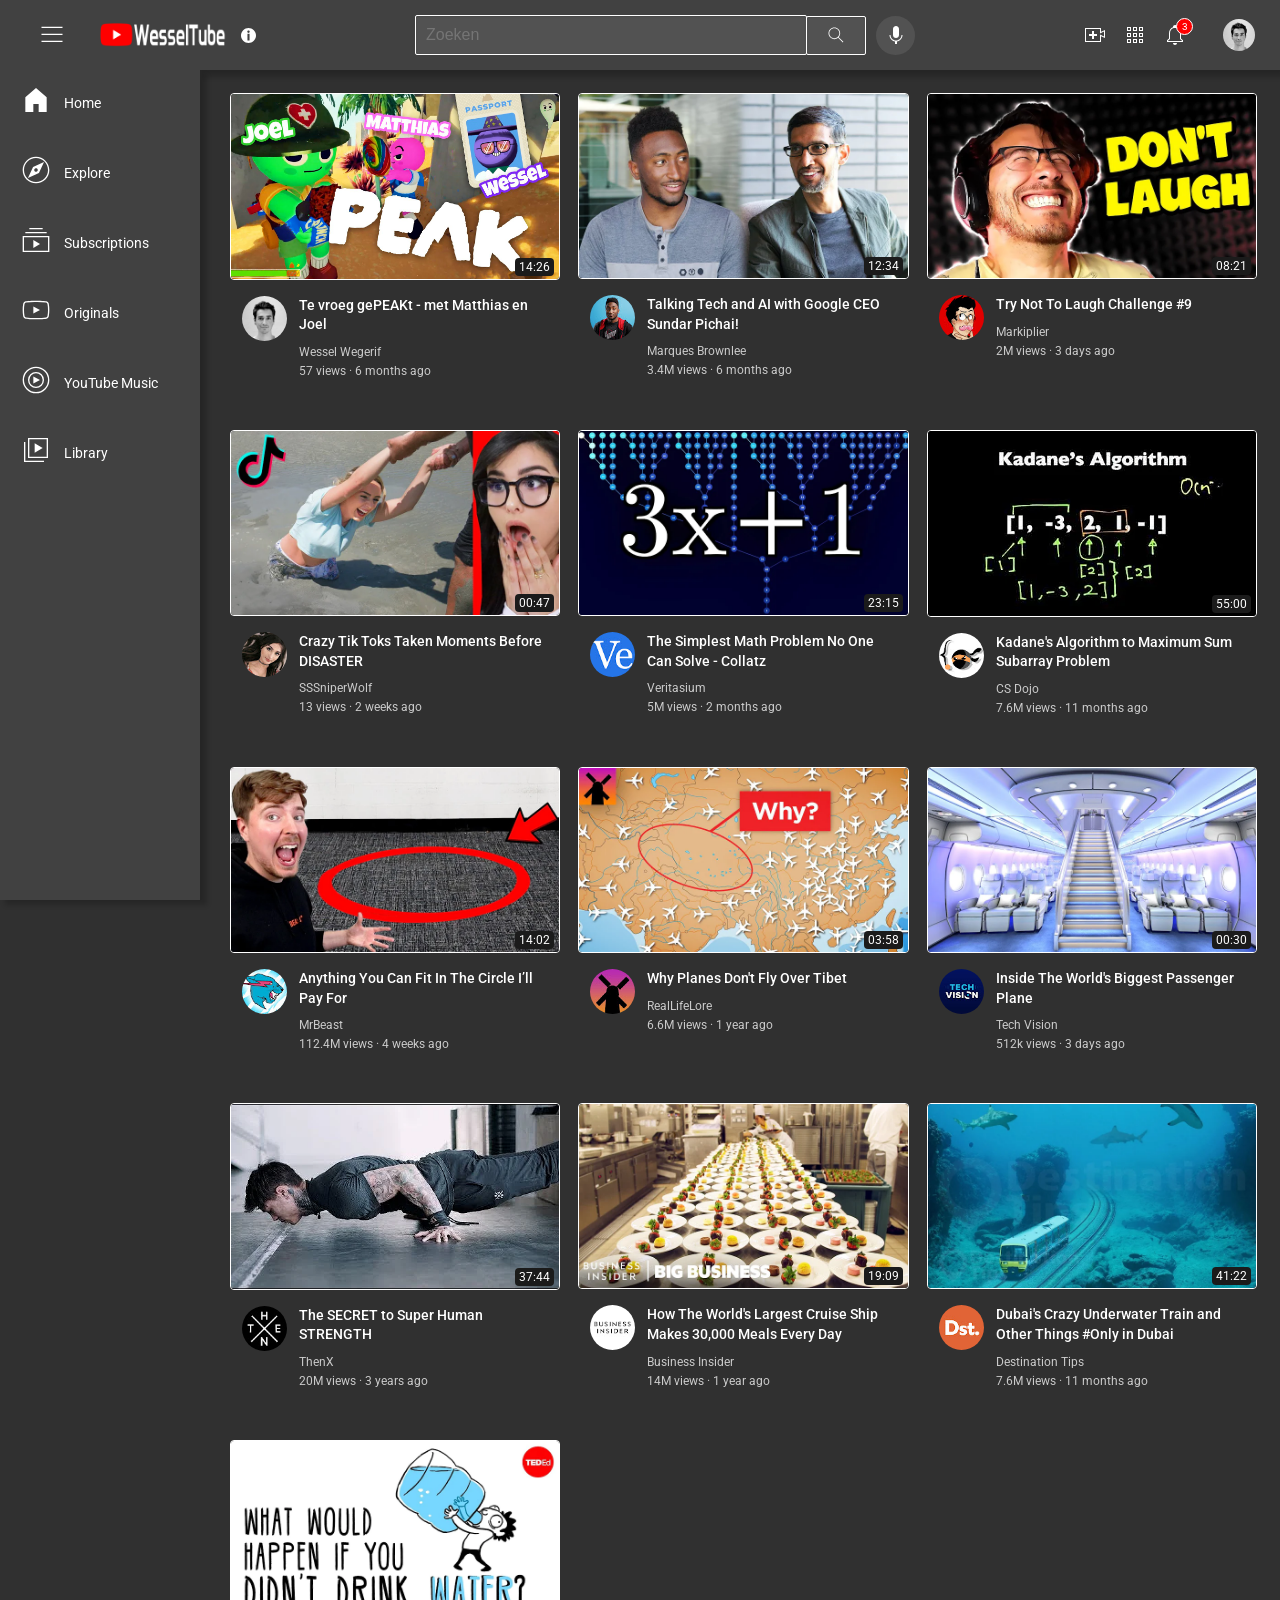
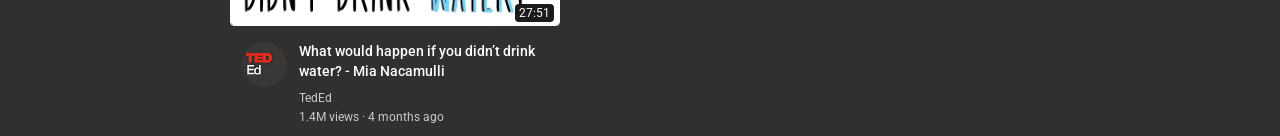
==== commit d1c13c76: "Final changes, extra video, responsiveness, links, dynamic header etc." ====
--- a/youtube.html
+++ b/youtube.html
@@ -36,10 +36,10 @@
                 </button>
             </div>
         </div>
-        <div class="header">
+        <header class="header">
             <div class="header_left_section">
                 <img class="hamburger" src="Assets/Icons/hamburger-menu.svg" />
-                <img class="logo" src="Assets/Logo/youtube-logo.svg" />
+                <img class="logo" src="Assets/Logo/wesseltube-logo.png" />
                 <img
                     class="info_icon"
                     src="Assets/Icons/info-icon-svgrepo-com.svg"
@@ -71,10 +71,17 @@
                     <div class="notifications_count">3</div>
                     <div class="tooltip">Notifications (3)</div>
                 </div>
-                <img class="profile" src="Assets/Profiles/my-channel.jpeg" />
-            </div>
-        </div>
-        <div class="sidebar">
+                <div class="icon_position">
+                    <img
+                        class="profile"
+                        src="Assets/Profiles/my-channel.jpeg"
+                        onclick="window.open('https://www.youtube.com/@WGRF', '_blank')"
+                    />
+                    <div class="tooltip">Wessels Channel</div>
+                </div>
+            </div>
+        </header>
+        <nav class="sidebar">
             <div class="sidebar_item">
                 <img src="Assets/Icons/home.svg" />
                 <div>Home</div>
@@ -99,320 +106,293 @@
                 <img src="Assets/Icons/library.svg" />
                 <div>Library</div>
             </div>
-        </div>
+        </nav>
+        <main>
+            <section class="video_grid">
+                <div class="video_preview">
+                    <div class="thumbnail_row">
+                        <a href="https://www.youtube.com/watch?v=-rXibqSBilU" target="_blank">
+                            <img class="thumbnail_image" src="Assets/Thumbnails/thumbnail-0.jpg" />
+                            <div class="video_duration">14:26</div>
+                        </a>
+                    </div>
+                    <div class="video_about_grid">
+                        <div>
+                            <a href="https://www.youtube.com/@WGRF" target="_blank">
+                                <img
+                                    class="video_profile_image"
+                                    src="Assets/Profiles/my-channel.jpeg"
+                                />
+                            </a>
+                        </div>
+                        <div>
+                            <a
+                                href="https://www.youtube.com/watch?v=-rXibqSBilU"
+                                target="_blank"
+                                style="text-decoration: none; color: inherit"
+                            >
+                                <p class="video_title">Te vroeg gePEAKt - met Matthias en Joel</p>
+                                <p class="video_author">Wessel Wegerif</p>
+                                <p class="video_stats">57 views &#183; 6 months ago</p>
+                            </a>
+                        </div>
+                    </div>
+                </div>
+                <div
+                    class="video_preview"
+                    onclick="window.open('https://www.youtube.com/watch?v=n2RNcPRtAiY', '_blank')"
+                >
+                    <div class="thumbnail_row">
+                        <img class="thumbnail_image" src="Assets/Thumbnails/thumbnail-1.webp" />
+                        <div class="video_duration">12:34</div>
+                    </div>
+                    <div class="video_about_grid">
+                        <div>
+                            <img class="video_profile_image" src="Assets/Profiles/channel-1.jpeg" />
+                        </div>
+                        <div>
+                            <p class="video_title">
+                                Talking Tech and AI with Google CEO Sundar Pichai!
+                            </p>
+                            <p class="video_author">Marques Brownlee</p>
+                            <p class="video_stats">3.4M views &#183; 6 months ago</p>
+                        </div>
+                    </div>
+                </div>
+                <div
+                    class="video_preview"
+                    onclick="window.open('https://www.youtube.com/watch?v=mP0RAo9SKZk', '_blank')"
+                >
+                    <div class="thumbnail_row">
+                        <img class="thumbnail_image" src="Assets/Thumbnails/thumbnail-2.webp" />
+                        <div class="video_duration">08:21</div>
+                    </div>
+                    <div class="video_about_grid">
+                        <div>
+                            <img class="video_profile_image" src="Assets/Profiles/channel-2.jpeg" />
+                        </div>
+                        <div>
+                            <p class="video_title">Try Not To Laugh Challenge #9</p>
+                            <p class="video_author">Markiplier</p>
+                            <p class="video_stats">2M views &#183; 3 days ago</p>
+                        </div>
+                    </div>
+                </div>
+                <div
+                    class="video_preview"
+                    onclick="window.open('https://www.youtube.com/watch?v=FgjPQQeTh1w', '_blank')"
+                >
+                    <div class="thumbnail_row">
+                        <img class="thumbnail_image" src="Assets/Thumbnails/thumbnail-3.webp" />
+                        <div class="video_duration">00:47</div>
+                    </div>
+                    <div class="video_about_grid">
+                        <div>
+                            <img class="video_profile_image" src="Assets/Profiles/channel-3.jpeg" />
+                        </div>
+                        <div>
+                            <p class="video_title">Crazy Tik Toks Taken Moments Before DISASTER</p>
+                            <p class="video_author">SSSniperWolf</p>
+                            <p class="video_stats">13 views &#183; 2 weeks ago</p>
+                        </div>
+                    </div>
+                </div>
+                <div
+                    class="video_preview"
+                    onclick="window.open('https://www.youtube.com/watch?v=094y1Z2wpJg', '_blank')"
+                >
+                    <div class="thumbnail_row">
+                        <img class="thumbnail_image" src="Assets/Thumbnails/thumbnail-4.webp" />
+                        <div class="video_duration">23:15</div>
+                    </div>
+                    <div class="video_about_grid">
+                        <div>
+                            <img class="video_profile_image" src="Assets/Profiles/channel-4.jpeg" />
+                        </div>
+                        <div>
+                            <p class="video_title">
+                                The Simplest Math Problem No One Can Solve - Collatz
+                            </p>
+                            <p class="video_author">Veritasium</p>
+                            <p class="video_stats">5M views &#183; 2 months ago</p>
+                        </div>
+                    </div>
+                </div>
+                <div
+                    class="video_preview"
+                    onclick="window.open('https://www.youtube.com/watch?v=86CQq3pKSUw', '_blank')"
+                >
+                    <div class="thumbnail_row">
+                        <img class="thumbnail_image" src="Assets/Thumbnails/thumbnail-5.webp" />
+                        <div class="video_duration">55:00</div>
+                    </div>
+                    <div class="video_about_grid">
+                        <div>
+                            <img class="video_profile_image" src="Assets/Profiles/channel-5.jpeg" />
+                        </div>
+                        <div>
+                            <p class="video_title">
+                                Kadane's Algorithm to Maximum Sum Subarray Problem
+                            </p>
+                            <p class="video_author">CS Dojo</p>
+                            <p class="video_stats">7.6M views &#183; 11 months ago</p>
+                        </div>
+                    </div>
+                </div>
 
-        <div class="video_grid">
-            <div class="video_preview">
-                <div class="thumbnail_row">
-                    <img class="thumbnail_image" src="Assets/Thumbnails/thumbnail-1.webp" />
-                    <div class="video_duration">12:34</div>
-                </div>
-                <div class="video_about_grid">
-                    <div>
-                        <img class="video_profile_image" src="Assets/Profiles/channel-1.jpeg" />
-                    </div>
-                    <div>
-                        <p class="video_title">
-                            Talking Tech and AI with Google CEO Sundar Pichai!
-                        </p>
-                        <p class="video_author">Marques Brownlee</p>
-                        <p class="video_stats">3.4M views &#183; 6 months ago</p>
-                    </div>
-                </div>
-            </div>
-            <div class="video_preview">
-                <div class="thumbnail_row">
-                    <img class="thumbnail_image" src="Assets/Thumbnails/thumbnail-2.webp" />
-                    <div class="video_duration">08:21</div>
-                </div>
-                <div class="video_about_grid">
-                    <div>
-                        <img class="video_profile_image" src="Assets/Profiles/channel-2.jpeg" />
-                    </div>
-                    <div>
-                        <p class="video_title">Try Not To Laugh Challenge #9</p>
-                        <p class="video_author">Markiplier</p>
-                        <p class="video_stats">2M views &#183; 3 days ago</p>
-                    </div>
-                </div>
-            </div>
-            <div class="video_preview">
-                <div class="thumbnail_row">
-                    <img class="thumbnail_image" src="Assets/Thumbnails/thumbnail-3.webp" />
-                    <div class="video_duration">00:47</div>
-                </div>
-                <div class="video_about_grid">
-                    <div>
-                        <img class="video_profile_image" src="Assets/Profiles/channel-3.jpeg" />
-                    </div>
-                    <div>
-                        <p class="video_title">Crazy Tik Toks Taken Moments Before DISASTER</p>
-                        <p class="video_author">SSSniperWolf</p>
-                        <p class="video_stats">13 views &#183; 2 weeks ago</p>
-                    </div>
-                </div>
-            </div>
-            <div class="video_preview">
-                <div class="thumbnail_row">
-                    <img class="thumbnail_image" src="Assets/Thumbnails/thumbnail-4.webp" />
-                    <div class="video_duration">23:15</div>
-                </div>
-                <div class="video_about_grid">
-                    <div>
-                        <img class="video_profile_image" src="Assets/Profiles/channel-4.jpeg" />
-                    </div>
-                    <div>
-                        <p class="video_title">
-                            The Simplest Math Problem No One Can Solve - Collatz
-                        </p>
-                        <p class="video_author">Veritasium</p>
-                        <p class="video_stats">5M views &#183; 2 months ago</p>
-                    </div>
-                </div>
-            </div>
-            <div class="video_preview">
-                <div class="thumbnail_row">
-                    <img class="thumbnail_image" src="Assets/Thumbnails/thumbnail-5.webp" />
-                    <div class="video_duration">55:00</div>
-                </div>
-                <div class="video_about_grid">
-                    <div>
-                        <img class="video_profile_image" src="Assets/Profiles/channel-5.jpeg" />
-                    </div>
-                    <div>
-                        <p class="video_title">
-                            Kadane's Algorithm to Maximum Sum Subarray Problem
-                        </p>
-                        <p class="video_author">CS Dojo</p>
-                        <p class="video_stats">7.6M views &#183; 11 months ago</p>
-                    </div>
-                </div>
-            </div>
+                <div
+                    class="video_preview"
+                    onclick="window.open('https://www.youtube.com/watch?v=yXWw0_UfSFg', '_blank')"
+                >
+                    <div class="thumbnail_row">
+                        <img class="thumbnail_image" src="Assets/Thumbnails/thumbnail-6.webp" />
+                        <div class="video_duration">14:02</div>
+                    </div>
+                    <div class="video_about_grid">
+                        <div>
+                            <img class="video_profile_image" src="Assets/Profiles/channel-6.jpeg" />
+                        </div>
+                        <div>
+                            <p class="video_title">
+                                Anything You Can Fit In The Circle I’ll Pay For
+                            </p>
+                            <p class="video_author">MrBeast</p>
+                            <p class="video_stats">112.4M views &#183; 4 weeks ago</p>
+                        </div>
+                    </div>
+                </div>
 
-            <div class="video_preview">
-                <div class="thumbnail_row">
-                    <img class="thumbnail_image" src="Assets/Thumbnails/thumbnail-6.webp" />
-                    <div class="video_duration">14:02</div>
-                </div>
-                <div class="video_about_grid">
-                    <div>
-                        <img class="video_profile_image" src="Assets/Profiles/channel-6.jpeg" />
-                    </div>
-                    <div>
-                        <p class="video_title">Anything You Can Fit In The Circle I’ll Pay For</p>
-                        <p class="video_author">MrBeast</p>
-                        <p class="video_stats">112.4M views &#183; 4 weeks ago</p>
-                    </div>
-                </div>
-            </div>
+                <div
+                    class="video_preview"
+                    onclick="window.open('https://www.youtube.com/watch?v=fNVa1qMbF9Y', '_blank')"
+                >
+                    <div class="thumbnail_row">
+                        <img class="thumbnail_image" src="Assets/Thumbnails/thumbnail-7.webp" />
+                        <div class="video_duration">03:58</div>
+                    </div>
+                    <div class="video_about_grid">
+                        <div>
+                            <img class="video_profile_image" src="Assets/Profiles/channel-7.jpeg" />
+                        </div>
+                        <div>
+                            <p class="video_title">Why Planes Don't Fly Over Tibet</p>
+                            <p class="video_author">RealLifeLore</p>
+                            <p class="video_stats">6.6M views &#183; 1 year ago</p>
+                        </div>
+                    </div>
+                </div>
+                <div
+                    class="video_preview"
+                    onclick="window.open('https://www.youtube.com/watch?v=lFm4EM1juls', '_blank')"
+                >
+                    <div class="thumbnail_row">
+                        <img class="thumbnail_image" src="Assets/Thumbnails/thumbnail-8.webp" />
+                        <div class="video_duration">00:30</div>
+                    </div>
+                    <div class="video_about_grid">
+                        <div>
+                            <img class="video_profile_image" src="Assets/Profiles/channel-8.jpeg" />
+                        </div>
+                        <div>
+                            <p class="video_title">Inside The World's Biggest Passenger Plane</p>
+                            <p class="video_author">Tech Vision</p>
+                            <p class="video_stats">512k views &#183; 3 days ago</p>
+                        </div>
+                    </div>
+                </div>
+                <div
+                    class="video_preview"
+                    onclick="window.open('https://www.youtube.com/watch?v=ixmxOlcrlUc', '_blank')"
+                >
+                    <div class="thumbnail_row">
+                        <img class="thumbnail_image" src="Assets/Thumbnails/thumbnail-9.webp" />
+                        <div class="video_duration">37:44</div>
+                    </div>
+                    <div class="video_about_grid">
+                        <div>
+                            <img class="video_profile_image" src="Assets/Profiles/channel-9.jpeg" />
+                        </div>
+                        <div>
+                            <p class="video_title">The SECRET to Super Human STRENGTH</p>
+                            <p class="video_author">ThenX</p>
+                            <p class="video_stats">20M views &#183; 3 years ago</p>
+                        </div>
+                    </div>
+                </div>
+                <div
+                    class="video_preview"
+                    onclick="window.open('https://www.youtube.com/watch?v=R2vXbFp5C9o', '_blank')"
+                >
+                    <div class="thumbnail_row">
+                        <img class="thumbnail_image" src="Assets/Thumbnails/thumbnail-10.webp" />
+                        <div class="video_duration">19:09</div>
+                    </div>
+                    <div class="video_about_grid">
+                        <div>
+                            <img
+                                class="video_profile_image"
+                                src="Assets/Profiles/channel-10.jpeg"
+                            />
+                        </div>
+                        <div>
+                            <p class="video_title">
+                                How The World's Largest Cruise Ship Makes 30,000 Meals Every Day
+                            </p>
+                            <p class="video_author">Business Insider</p>
+                            <p class="video_stats">14M views &#183; 1 year ago</p>
+                        </div>
+                    </div>
+                </div>
+                <div
+                    class="video_preview"
+                    onclick="window.open('https://www.youtube.com/watch?v=0nZuYyXET3s', '_blank')"
+                >
+                    <div class="thumbnail_row">
+                        <img class="thumbnail_image" src="Assets/Thumbnails/thumbnail-11.webp" />
+                        <div class="video_duration">41:22</div>
+                    </div>
+                    <div class="video_about_grid">
+                        <div>
+                            <img
+                                class="video_profile_image"
+                                src="Assets/Profiles/channel-11.jpeg"
+                            />
+                        </div>
+                        <div>
+                            <p class="video_title">
+                                Dubai's Crazy Underwater Train and Other Things #Only in Dubai
+                            </p>
+                            <p class="video_author">Destination Tips</p>
+                            <p class="video_stats">7.6M views &#183; 11 months ago</p>
+                        </div>
+                    </div>
+                </div>
 
-            <div class="video_preview">
-                <div class="thumbnail_row">
-                    <img class="thumbnail_image" src="Assets/Thumbnails/thumbnail-7.webp" />
-                    <div class="video_duration">03:58</div>
-                </div>
-                <div class="video_about_grid">
-                    <div>
-                        <img class="video_profile_image" src="Assets/Profiles/channel-7.jpeg" />
-                    </div>
-                    <div>
-                        <p class="video_title">Why Planes Don't Fly Over Tibet</p>
-                        <p class="video_author">RealLifeLore</p>
-                        <p class="video_stats">6.6M views &#183; 1 year ago</p>
-                    </div>
-                </div>
-            </div>
-            <div class="video_preview">
-                <div class="thumbnail_row">
-                    <img class="thumbnail_image" src="Assets/Thumbnails/thumbnail-8.webp" />
-                    <div class="video_duration">00:30</div>
-                </div>
-                <div class="video_about_grid">
-                    <div>
-                        <img class="video_profile_image" src="Assets/Profiles/channel-8.jpeg" />
-                    </div>
-                    <div>
-                        <p class="video_title">Inside The World's Biggest Passenger Plane</p>
-                        <p class="video_author">Tech Vision</p>
-                        <p class="video_stats">512k views &#183; 3 days ago</p>
-                    </div>
-                </div>
-            </div>
-            <div class="video_preview">
-                <div class="thumbnail_row">
-                    <img class="thumbnail_image" src="Assets/Thumbnails/thumbnail-9.webp" />
-                    <div class="video_duration">37:44</div>
-                </div>
-                <div class="video_about_grid">
-                    <div>
-                        <img class="video_profile_image" src="Assets/Profiles/channel-9.jpeg" />
-                    </div>
-                    <div>
-                        <p class="video_title">The SECRET to Super Human STRENGTH</p>
-                        <p class="video_author">ThenX</p>
-                        <p class="video_stats">20M views &#183; 3 years ago</p>
-                    </div>
-                </div>
-            </div>
-            <div class="video_preview">
-                <div class="thumbnail_row">
-                    <img class="thumbnail_image" src="Assets/Thumbnails/thumbnail-10.webp" />
-                    <div class="video_duration">19:09</div>
-                </div>
-                <div class="video_about_grid">
-                    <div>
-                        <img class="video_profile_image" src="Assets/Profiles/channel-10.jpeg" />
-                    </div>
-                    <div>
-                        <p class="video_title">
-                            How The World's Largest Cruise Ship Makes 30,000 Meals Every Day
-                        </p>
-                        <p class="video_author">Business Insider</p>
-                        <p class="video_stats">14M views &#183; 1 year ago</p>
-                    </div>
-                </div>
-            </div>
-            <div class="video_preview">
-                <div class="thumbnail_row">
-                    <img class="thumbnail_image" src="Assets/Thumbnails/thumbnail-11.webp" />
-                    <div class="video_duration">41:22</div>
-                </div>
-                <div class="video_about_grid">
-                    <div>
-                        <img class="video_profile_image" src="Assets/Profiles/channel-11.jpeg" />
-                    </div>
-                    <div>
-                        <p class="video_title">
-                            Dubai's Crazy Underwater Train and Other Things #Only in Dubai
-                        </p>
-                        <p class="video_author">Destination Tips</p>
-                        <p class="video_stats">7.6M views &#183; 11 months ago</p>
-                    </div>
-                </div>
-            </div>
-
-            <div class="video_preview">
-                <div class="thumbnail_row">
-                    <img class="thumbnail_image" src="Assets/Thumbnails/thumbnail-12.webp" />
-                    <div class="video_duration">27:51</div>
-                </div>
-                <div class="video_about_grid">
-                    <div>
-                        <img class="video_profile_image" src="Assets/Profiles/channel-12.jpeg" />
-                    </div>
-                    <div>
-                        <p class="video_title">
-                            What would happen if you didn’t drink water? - Mia Nacamulli
-                        </p>
-                        <p class="video_author">TedEd</p>
-                        <p class="video_stats">1.4M views &#183; 4 months ago</p>
-                    </div>
-                </div>
-            </div>
-
-            <div class="video_preview">
-                <div class="thumbnail_row">
-                    <img class="thumbnail_image" src="Assets/Thumbnails/thumbnail-1.webp" />
-                    <div class="video_duration">06:12</div>
-                </div>
-                <div class="video_about_grid">
-                    <div>
-                        <img class="video_profile_image" src="Assets/Profiles/channel-1.jpeg" />
-                    </div>
-                    <div>
-                        <p class="video_title">
-                            Talking Tech and AI with Google CEO Sundar Pichai!
-                        </p>
-                        <p class="video_author">Marques Brownlee</p>
-                        <p class="video_stats">3.4M views &#183; 6 months ago</p>
-                    </div>
-                </div>
-            </div>
-            <div class="video_preview">
-                <div class="thumbnail_row">
-                    <img class="thumbnail_image" src="Assets/Thumbnails/thumbnail-2.webp" />
-                    <div class="video_duration">49:37</div>
-                </div>
-                <div class="video_about_grid">
-                    <div>
-                        <img class="video_profile_image" src="Assets/Profiles/channel-2.jpeg" />
-                    </div>
-                    <div>
-                        <p class="video_title">Try Not To Laugh Challenge #9</p>
-                        <p class="video_author">Markiplier</p>
-                        <p class="video_stats">2M views &#183; 3 days ago</p>
-                    </div>
-                </div>
-            </div>
-            <div class="video_preview">
-                <div class="thumbnail_row">
-                    <img class="thumbnail_image" src="Assets/Thumbnails/thumbnail-3.webp" />
-                    <div class="video_duration">11:05</div>
-                </div>
-                <div class="video_about_grid">
-                    <div>
-                        <img class="video_profile_image" src="Assets/Profiles/channel-3.jpeg" />
-                    </div>
-                    <div>
-                        <p class="video_title">Crazy Tik Toks Taken Moments Before DISASTER</p>
-                        <p class="video_author">SSSniperWolf</p>
-                        <p class="video_stats">13 views &#183; 2 weeks ago</p>
-                    </div>
-                </div>
-            </div>
-            <div class="video_preview">
-                <div class="thumbnail_row">
-                    <img class="thumbnail_image" src="Assets/Thumbnails/thumbnail-4.webp" />
-                    <div class="video_duration">32:18</div>
-                </div>
-                <div class="video_about_grid">
-                    <div>
-                        <img class="video_profile_image" src="Assets/Profiles/channel-4.jpeg" />
-                    </div>
-                    <div>
-                        <p class="video_title">
-                            The Simplest Math Problem No One Can Solve - Collatz
-                        </p>
-                        <p class="video_author">Veritasium</p>
-                        <p class="video_stats">5M views &#183; 2 months ago</p>
-                    </div>
-                </div>
-            </div>
-            <div class="video_preview">
-                <div class="thumbnail_row">
-                    <img class="thumbnail_image" src="Assets/Thumbnails/thumbnail-5.webp" />
-                    <div class="video_duration">25:49</div>
-                </div>
-                <div class="video_about_grid">
-                    <div>
-                        <img class="video_profile_image" src="Assets/Profiles/channel-5.jpeg" />
-                    </div>
-                    <div>
-                        <p class="video_title">
-                            Kadane's Algorithm to Maximum Sum Subarray Problem
-                        </p>
-                        <p class="video_author">CS Dojo</p>
-                        <p class="video_stats">7.6M views &#183; 11 months ago</p>
-                    </div>
-                </div>
-            </div>
-
-            <div class="video_preview">
-                <div class="thumbnail_row">
-                    <img class="thumbnail_image" src="Assets/Thumbnails/thumbnail-6.webp" />
-                    <div class="video_duration">17:28</div>
-                </div>
-                <div class="video_about_grid">
-                    <div>
-                        <img class="video_profile_image" src="Assets/Profiles/channel-6.jpeg" />
-                    </div>
-                    <div>
-                        <p class="video_title">Anything You Can Fit In The Circle I’ll Pay For</p>
-                        <p class="video_author">MrBeast</p>
-                        <p class="video_stats">112.4M views &#183; 4 weeks ago</p>
-                    </div>
-                </div>
-            </div>
-        </div>
+                <div
+                    class="video_preview"
+                    onclick="window.open('https://www.youtube.com/watch?v=9iMGFqMmUFs', '_blank')"
+                >
+                    <div class="thumbnail_row">
+                        <img class="thumbnail_image" src="Assets/Thumbnails/thumbnail-12.webp" />
+                        <div class="video_duration">27:51</div>
+                    </div>
+                    <div class="video_about_grid">
+                        <div>
+                            <img
+                                class="video_profile_image"
+                                src="Assets/Profiles/channel-12.jpeg"
+                            />
+                        </div>
+                        <div>
+                            <p class="video_title">
+                                What would happen if you didn’t drink water? - Mia Nacamulli
+                            </p>
+                            <p class="video_author">TedEd</p>
+                            <p class="video_stats">1.4M views &#183; 4 months ago</p>
+                        </div>
+                    </div>
+                </div>
+            </section>
+        </main>
     </body>
 </html>
--- a/Styles/youtube_general.css
+++ b/Styles/youtube_general.css
@@ -1,5 +1,4 @@
 p {
-  font-family: Roboto;
   font-size: 12px;
   text-align: left;
   margin-top: 0px;
@@ -13,4 +12,11 @@
   padding-left: 123px;
   padding-right: 25px;
   background-color: #303030;
+  font-family: 'Roboto', sans-serif;
 }
+
+@media (min-width: 1250px) {
+  body {
+    padding-left: 230px;
+  }
+}
--- a/Styles/youtube_header.css
+++ b/Styles/youtube_header.css
@@ -19,11 +19,10 @@
 .logo {
   width: auto;
   height: 24px;
-  filter: invert(100%);
 }
 
 .header_left_section {
-  width: 200px;
+  width: 250px;
   display: flex;
   align-items: center;
   flex-shrink: 0;
@@ -46,14 +45,12 @@
   color: white;
   width: 20px;
   vertical-align: middle;
-  font-family: 'Roboto', sans-serif;
   font-size: 16px;
   padding-left: 10px;
   box-shadow: inset 0 1px 2px rgba(0, 0, 0, 0.1);
 }
 
 .search_bar::placeholder {
-  font-family: 'Roboto', sans-serif;
   font-size: 16px;
 }
 
@@ -78,7 +75,6 @@
   color: white;
   padding: 4px 8px;
   border-radius: 2px;
-  font-family: 'Roboto', sans-serif;
   font-size: 12px;
   opacity: 0;
   transition: all 0.2s ease;
@@ -94,8 +90,8 @@
   .tooltip {
     opacity: 1;
     top: 120%;
-      margin-top: 5px;
-  margin-bottom: 5px;
+    margin-top: 5px;
+    margin-bottom: 5px;
   }
 }
 
@@ -118,10 +114,10 @@
 .voice_search_button:hover {
   background: #616161;
   cursor: pointer;
-    .tooltip {
+  .tooltip {
     opacity: 1;
-      margin-top: 5px;
-  margin-bottom: 5px;
+    margin-top: 5px;
+    margin-bottom: 5px;
   }
 }
 
@@ -142,8 +138,9 @@
 }
 
 .hamburger {
-  margin-left: 20px;
-  margin-right: 20px;
+  width: 28px;
+  margin-left: 33px;
+  margin-right: 34px;
 }
 
 .search_icon {
@@ -154,12 +151,15 @@
   filter: invert(100%);
 }
 
-
 .profile {
   width: 32px;
   height: auto;
   border-radius: 16px;
-  margin-left: 20px ;
+  margin-left: 20px;
+}
+
+.profile:hover {
+  cursor: pointer;
 }
 
 .notifications {
@@ -170,8 +170,8 @@
   margin: 0 8px;
 }
 
-.notifications_count{
-  position:absolute;
+.notifications_count {
+  position: absolute;
   top: -5px;
   right: -6px;
   background-color: red;
@@ -179,7 +179,6 @@
   width: 15px;
   height: 15px;
   border-radius: 50%;
-  font-family: 'Roboto', sans-serif;
   font-size: 10px;
   display: flex;
   align-items: center;
@@ -194,7 +193,8 @@
   margin: 0 8px;
 }
 
-.icon_position:hover .tooltip, .notifications:hover .tooltip {
+.icon_position:hover .tooltip,
+.notifications:hover .tooltip {
   opacity: 1;
   bottom: -35px;
 }
--- a/Styles/youtube_video.css
+++ b/Styles/youtube_video.css
@@ -3,6 +3,24 @@
   grid-template-columns: 1fr 1fr 1fr;
   column-gap: 20px;
   row-gap: 40px;
+}
+
+@media (max-width: 850px) {
+  .video_grid {
+    grid-template-columns: 1fr 1fr;
+  }
+}
+
+@media (min-width: 1300px) {
+  .video_grid {
+    grid-template-columns: 1fr 1fr 1fr 1fr;
+  }
+}
+
+@media (min-width: 1700px) {
+  .video_grid {
+    grid-template-columns: 1fr 1fr 1fr 1fr 1fr;
+  }
 }
 
 .thumbnail_image {
@@ -63,7 +81,32 @@
   background-color: rgb(27, 27, 27);
   color: white;
   font-size: 12px;
-  font-family: 'Roboto', sans-serif;
   padding: 2px 4px;
   border-radius: 4px;
 }
+
+@media (max-width: 650px) {
+  .video_title {
+    font-size: 12px;
+    display: -webkit-box;
+    -webkit-line-clamp: 2; /* Number of lines */
+    line-clamp: 2; /* Standard property for compatibility */
+    -webkit-box-orient: vertical;
+    overflow: hidden;
+    text-overflow: ellipsis;
+  }
+  .video_author,
+  .video_stats {
+    font-size: 10px;
+  }
+}
+
+@media (max-width: 600px) {
+  .video_about_grid {
+    grid-template-columns: 0px 1fr;
+    padding: 5px;
+  }
+  .video_profile_image {
+    width: 0%;
+  }
+}
--- a/Styles/youtube_sidebar.css
+++ b/Styles/youtube_sidebar.css
@@ -17,7 +17,6 @@
   align-items: center;
   padding: 10px 0;
   color: white;
-  font-family: 'Roboto', sans-serif;
   font-size: 14px;
   height: 80px;
   flex-direction: column;
@@ -37,5 +36,26 @@
 }
 
 .sidebar_item div {
-font-size: 10px;
+  font-size: 10px;
 }
+
+@media (min-width: 1250px) {
+  .sidebar {
+    width: 200px;
+  }
+  .sidebar_item {
+    flex-direction: row;
+    font-size: 18px;
+    justify-content: left;
+    height: 50px;
+  }
+
+  .sidebar_item img {
+    margin-left: 20px;
+    margin-right: 12px;
+  }
+  .sidebar_item div {
+    margin-top: -5px;
+    font-size: 14px;
+  }
+}
